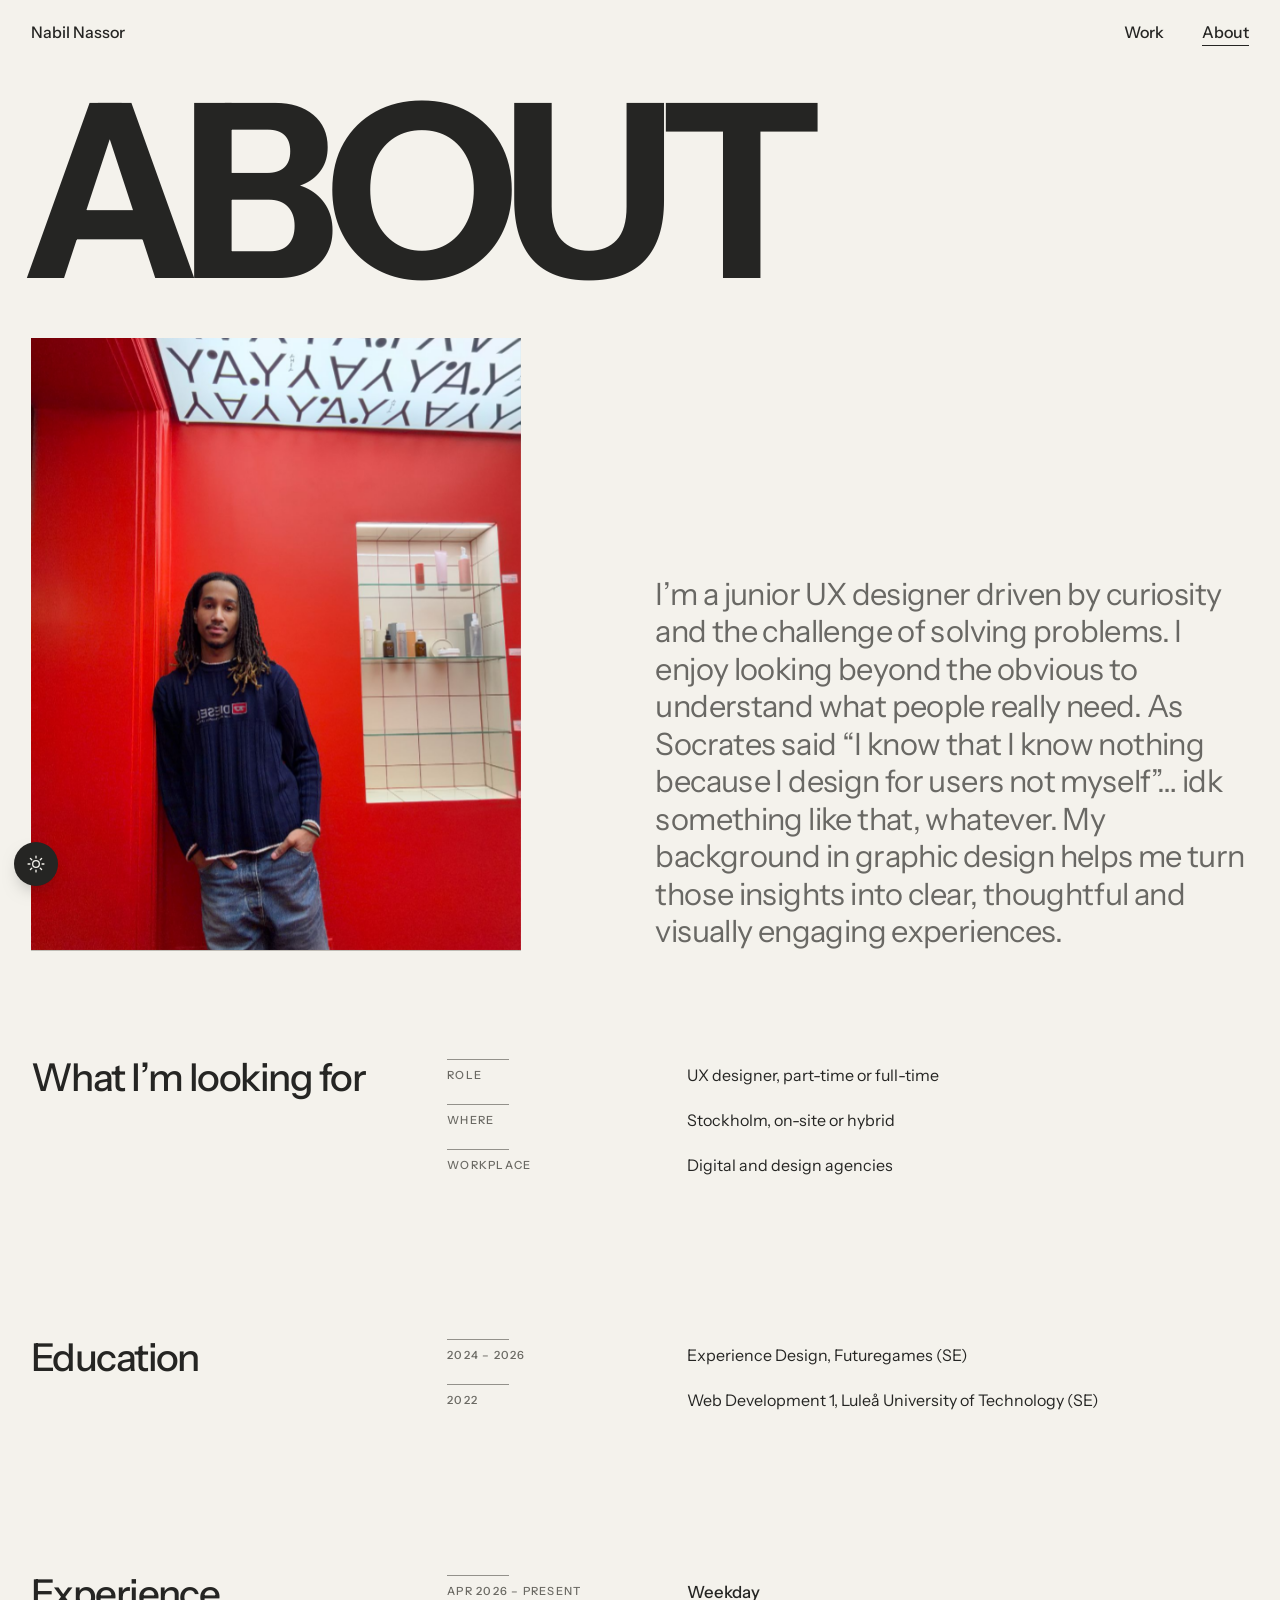
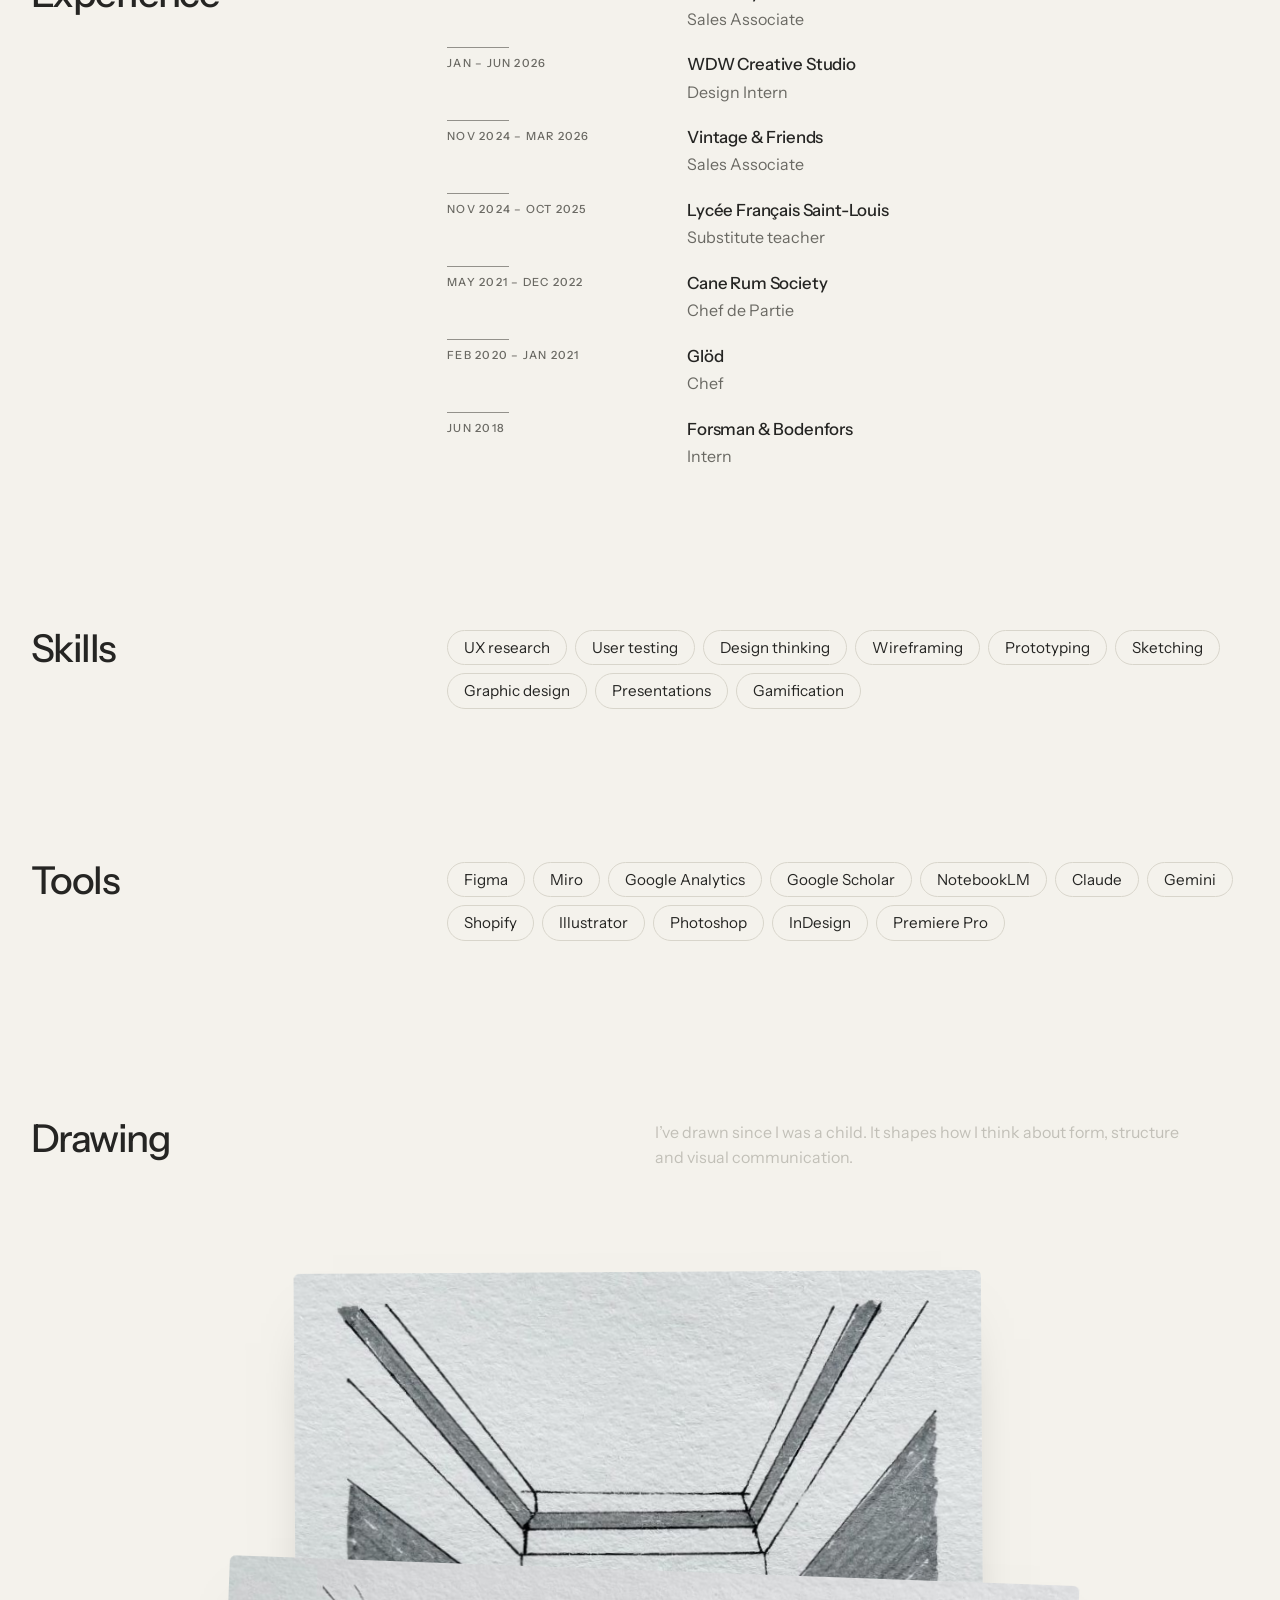
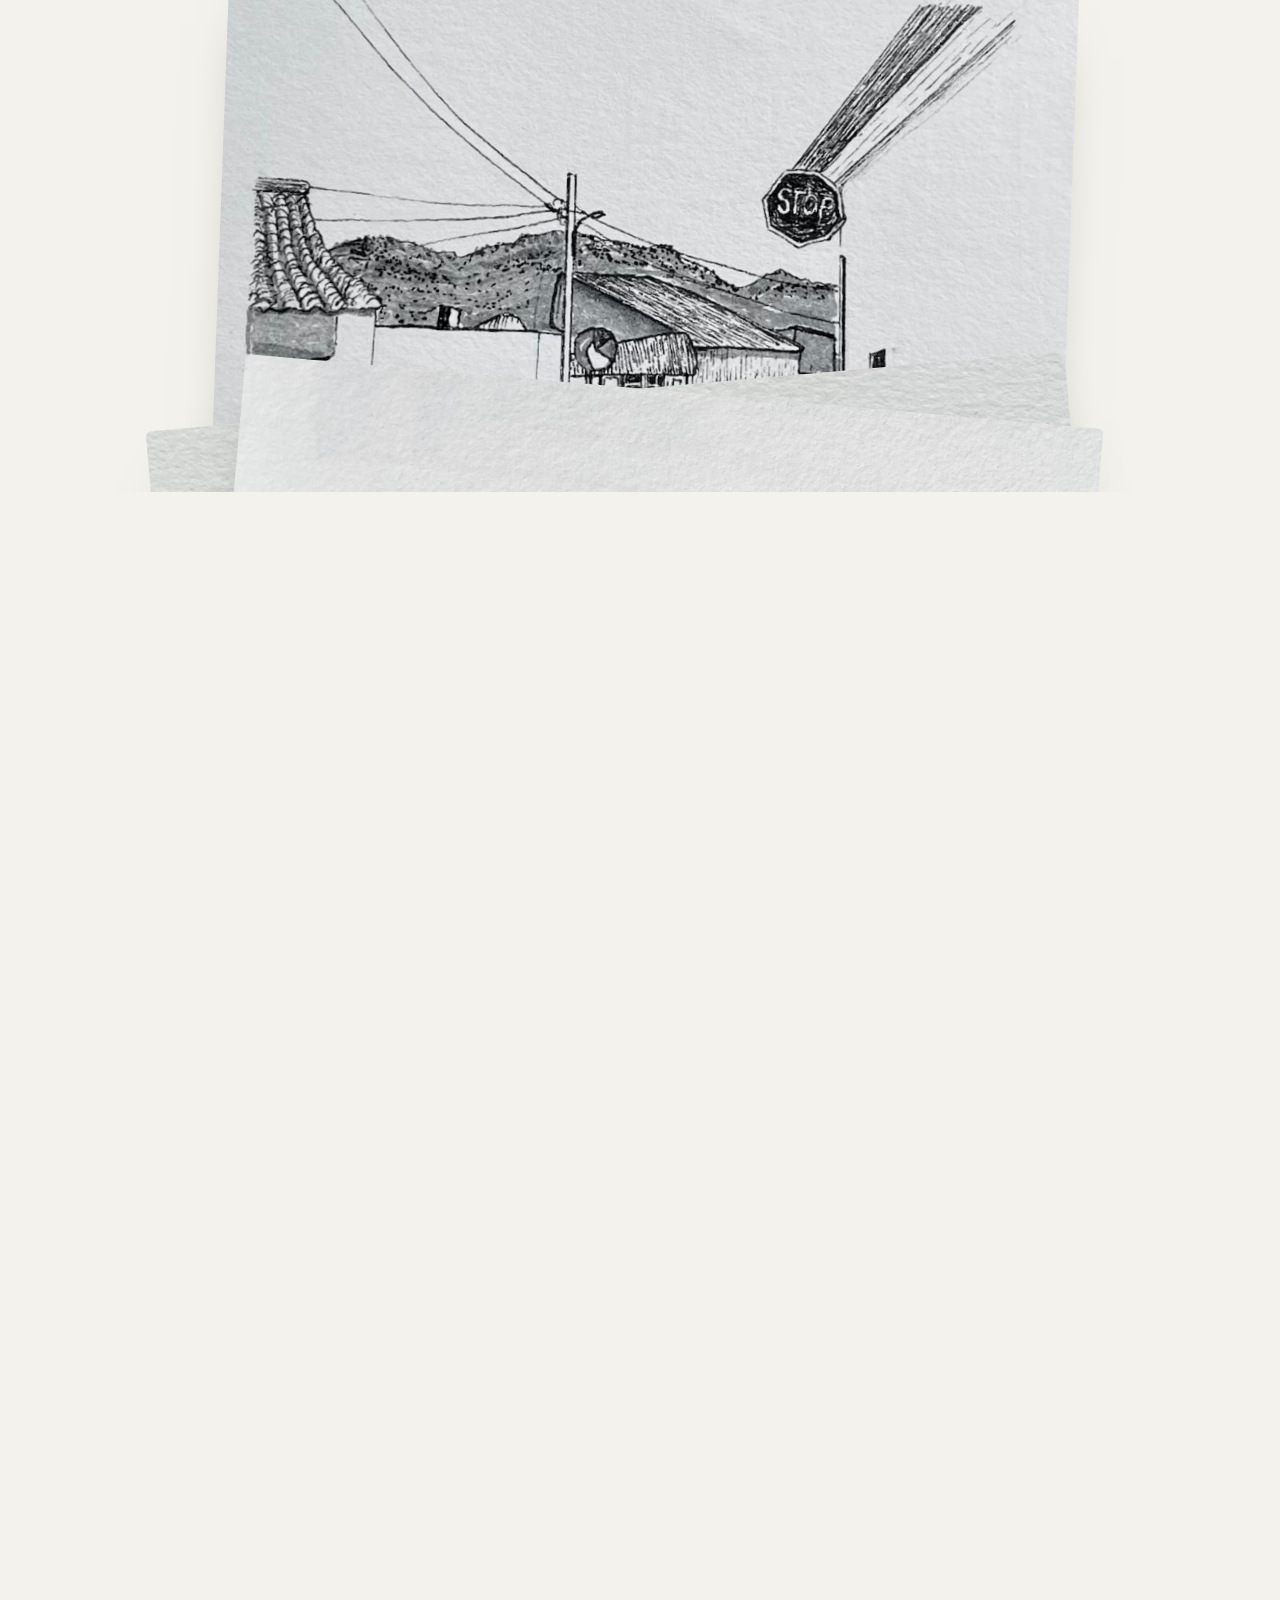
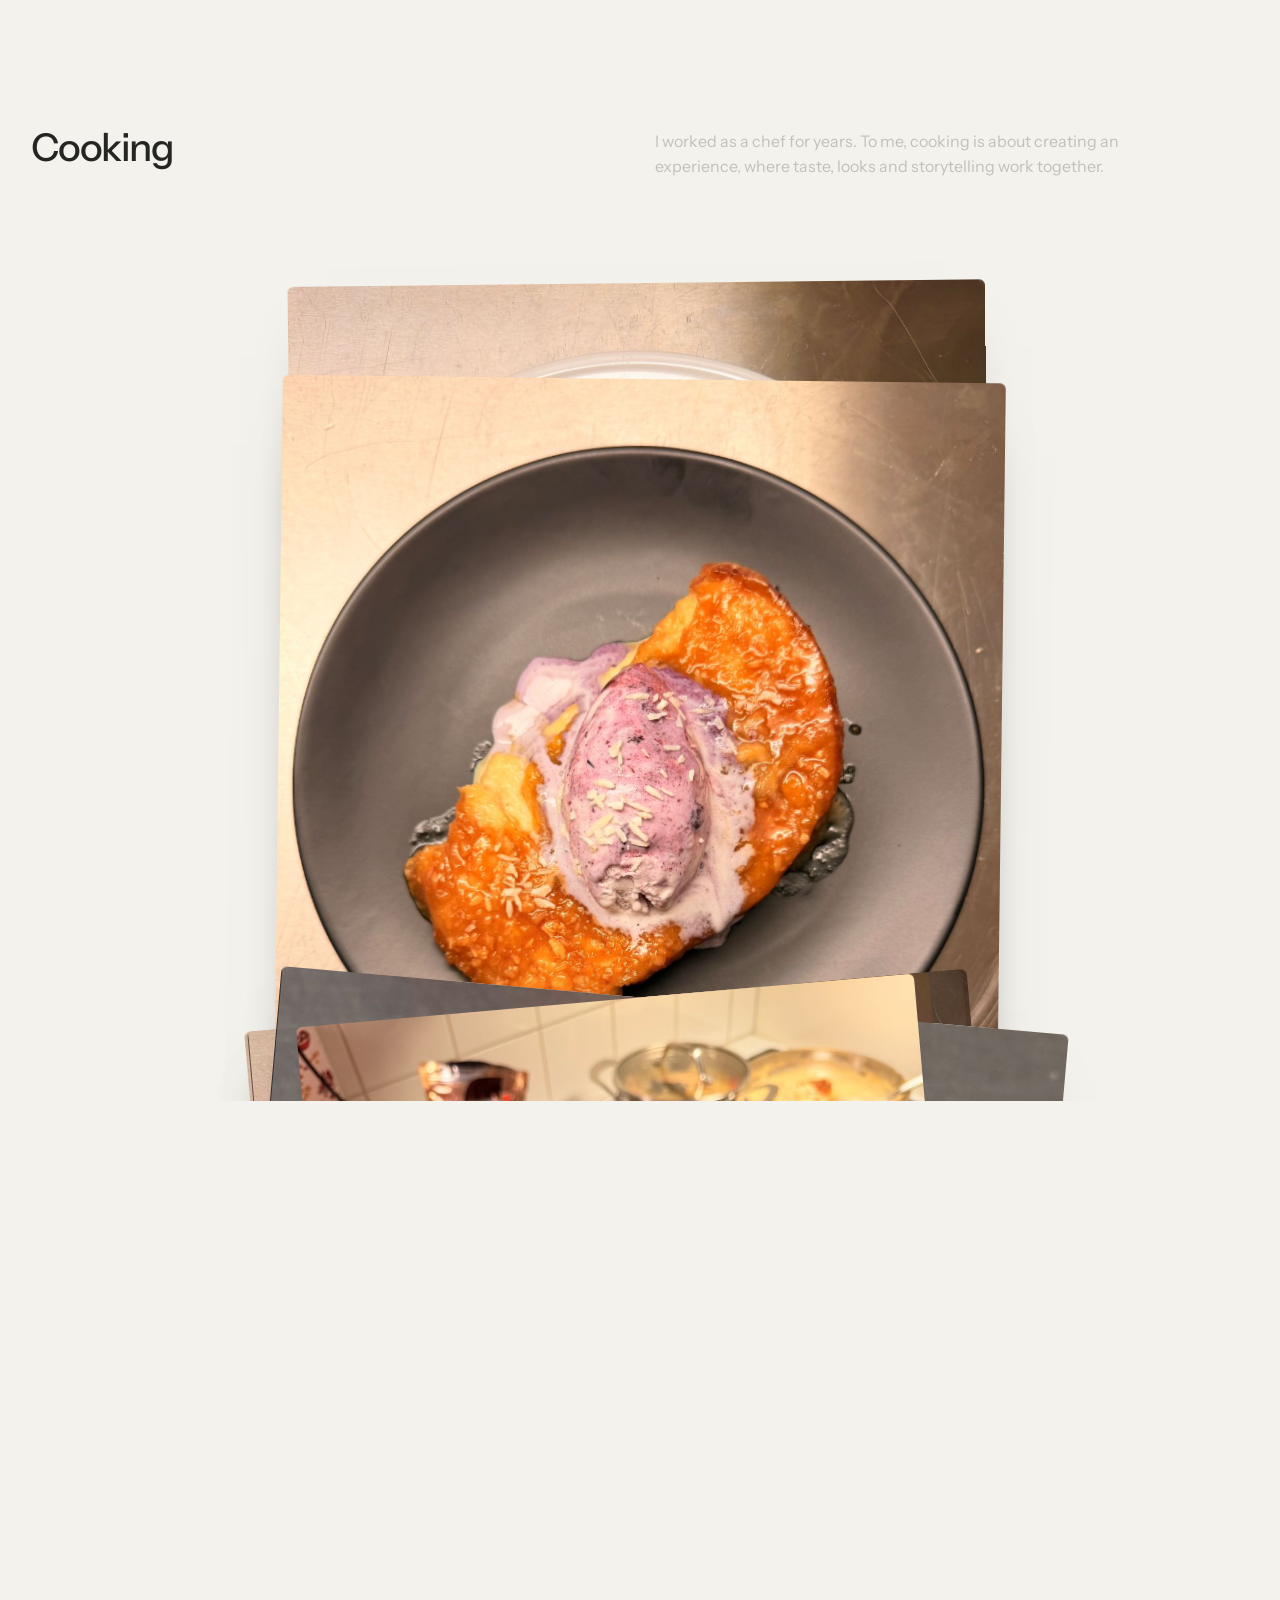
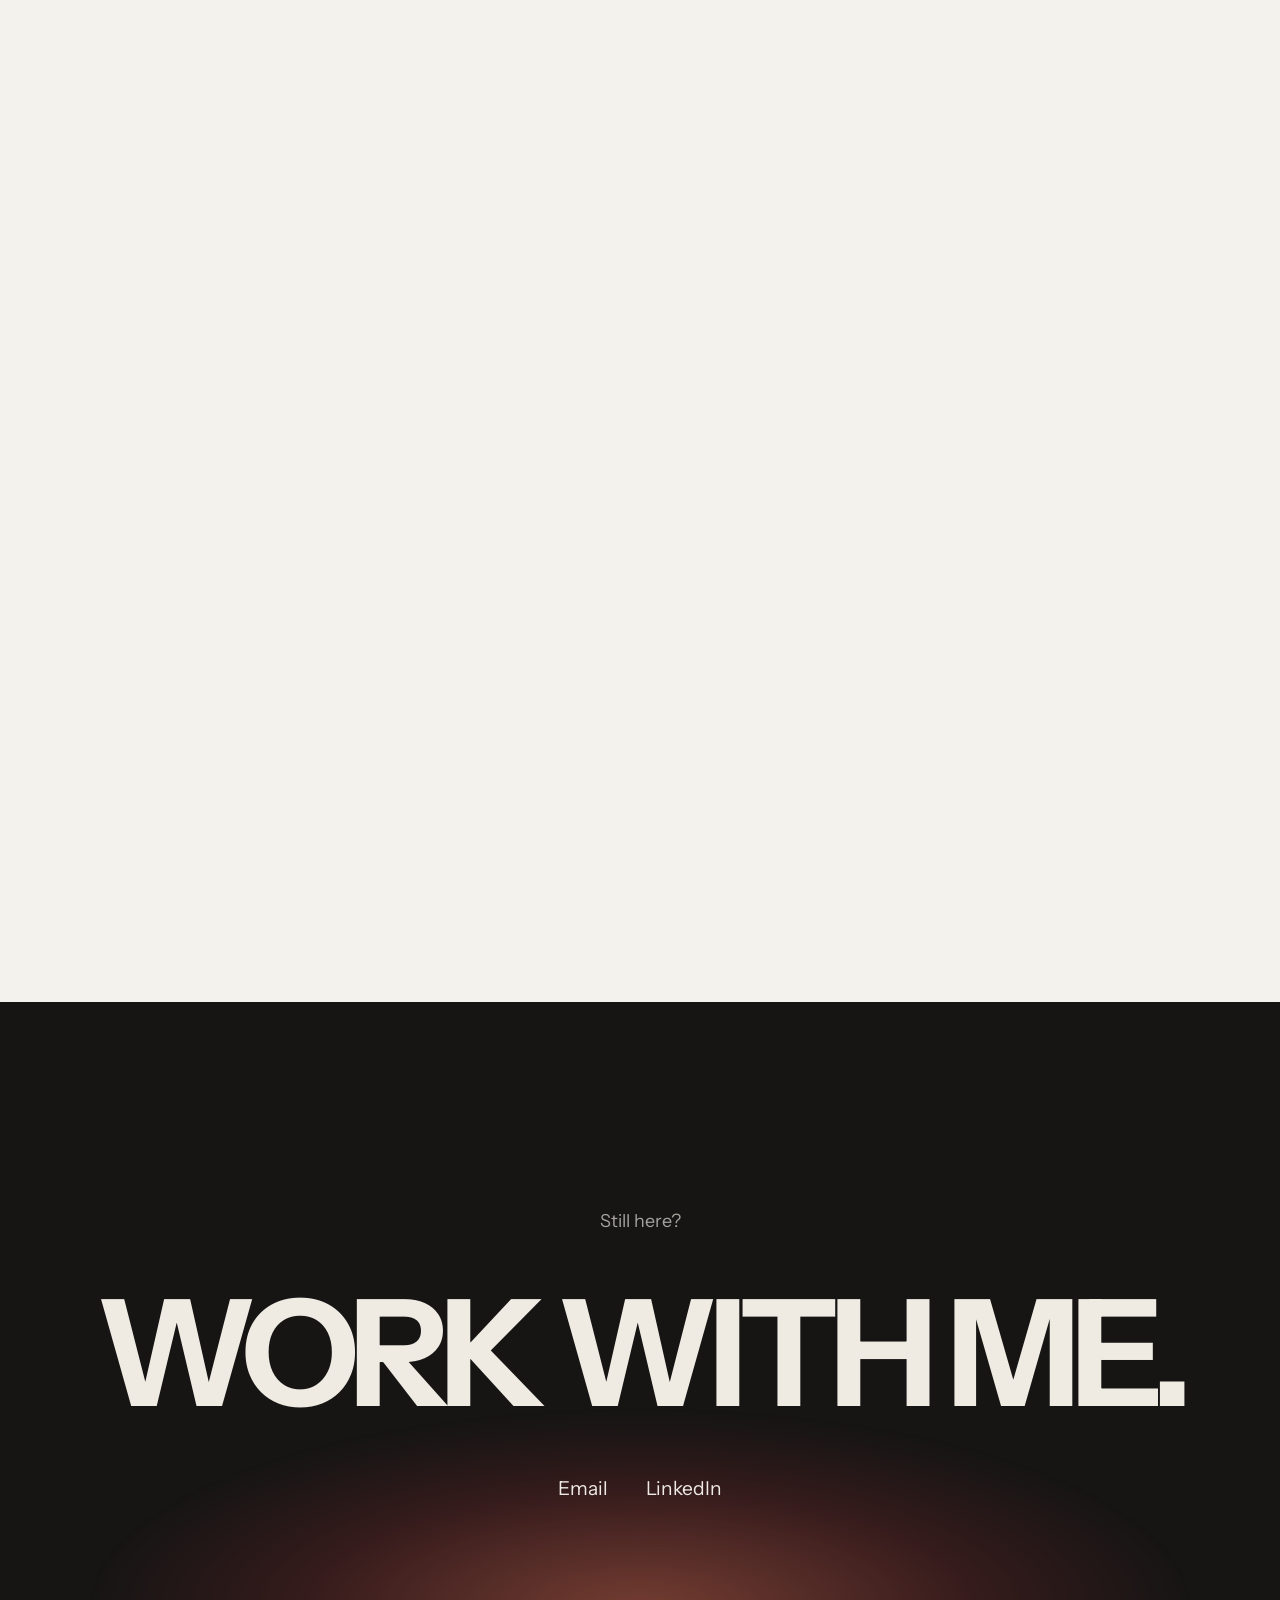
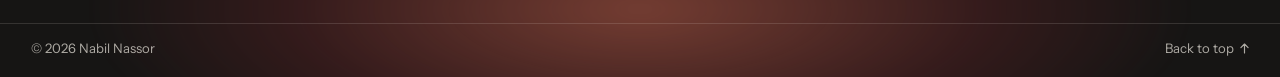
==== about.html @ d5ab004c "Add files via upload" ====
<!doctype html>
<html lang="en">
<head>
<meta charset="utf-8">
<meta name="viewport" content="width=device-width, initial-scale=1, viewport-fit=cover">
<title>About Nabil Nassor</title>
<link rel="preconnect" href="https://fonts.googleapis.com">
<link rel="preconnect" href="https://fonts.gstatic.com" crossorigin>
<link href="https://fonts.googleapis.com/css2?family=Instrument+Sans:wght@400;500;600&display=swap" rel="stylesheet">
<link rel="stylesheet" href="style.css">
<style>html{background:#f4f2ec}body::after{content:"";position:fixed;inset:0;background:#f4f2ec;z-index:300;pointer-events:none;opacity:1}html:not(.ready) body::after{animation:veil .9s ease 2.4s forwards}html.ready body::after{opacity:0;visibility:hidden;transition:opacity .9s cubic-bezier(.33,1,.68,1),visibility 0s linear .9s}html.js:not(.ready) body *{animation-play-state:paused!important}@keyframes veil{to{opacity:0;visibility:hidden}}@media (prefers-reduced-motion:reduce){body::after{display:none}}</style>
<script>document.documentElement.classList.add('js');try{history.scrollRestoration='manual'}catch(e){}try{var t=localStorage.getItem('theme');if(!t)t=matchMedia('(prefers-color-scheme: dark)').matches?'dark':'light';document.documentElement.setAttribute('data-theme',t)}catch(e){}</script>
</head>
<body>
<a class="skip" href="#main">Skip to content</a>
<header class="top g">
  <a class="roll" id="roll" href="index.html" aria-label="Nabil Nassor, UX and graphic designer. Home"><span class="roll-in" aria-hidden="true"><span>Nabil Nassor</span><span>UX &amp; graphic designer</span><span>Nabil Nassor</span></span></a>
  <nav aria-label="Primary"><a href="work.html">Work</a><a href="about.html" aria-current="page">About</a></nav>
</header>

<main id="main">
  <section class="hero g" aria-labelledby="t">
    <h1 class="mega" id="t"><span class="l"><span>About</span></span></h1>
    <div class="about-hero">
      <figure class="portrait rv" id="portrait"><img src="img/portrait.jpg" width="1106" height="1400" alt="Nabil Nassor leaning against a red wall, hands in pockets, in a navy knit sweater"></figure>
      <p class="lead rv" style="--d:.15s">I’m a junior UX designer driven by curiosity and the challenge of solving problems. I enjoy looking beyond the obvious to understand what people really need. As Socrates said “I&nbsp;know that I know nothing because I design for users not myself”… idk something like that, whatever. My background in graphic design helps me turn those insights into clear, thoughtful and visually engaging experiences.</p>
    </div>
  </section>

  <section class="info g" aria-labelledby="look">
    <h2 id="look" class="rv">What I’m looking for</h2>
    <ul class="rows rv">
      <li><span class="w">Role</span><span>UX designer, part-time or full-time</span></li>
      <li><span class="w">Where</span><span>Stockholm, on-site or hybrid</span></li>
      <li><span class="w">Workplace</span><span>Digital and design agencies</span></li>
    </ul>
  </section>

  <section class="info g" aria-labelledby="edu">
    <h2 id="edu" class="rv">Education</h2>
    <ul class="rows rv">
      <li><span class="w">2024 – 2026</span><span>Experience Design, Futuregames (SE)</span></li>
      <li><span class="w">2022</span><span>Web Development 1, Luleå University of Technology (SE)</span></li>
    </ul>
  </section>

  <section class="info g" aria-labelledby="exp">
    <h2 id="exp" class="rv">Experience</h2>
    <ul class="rows xp">
      <li class="rv" style="--d:0.00s"><span class="w">Apr 2026 – Present</span><span class="job"><strong>Weekday</strong><span>Sales Associate</span></span></li>
      <li class="rv" style="--d:0.06s"><span class="w">Jan – Jun 2026</span><span class="job"><strong>WDW Creative Studio</strong><span>Design Intern</span></span></li>
      <li class="rv" style="--d:0.12s"><span class="w">Nov 2024 – Mar 2026</span><span class="job"><strong>Vintage &amp; Friends</strong><span>Sales Associate</span></span></li>
      <li class="rv" style="--d:0.18s"><span class="w">Nov 2024 – Oct 2025</span><span class="job"><strong>Lycée Français Saint-Louis</strong><span>Substitute teacher</span></span></li>
      <li class="rv" style="--d:0.24s"><span class="w">May 2021 – Dec 2022</span><span class="job"><strong>Cane Rum Society</strong><span>Chef de Partie</span></span></li>
      <li class="rv" style="--d:0.30s"><span class="w">Feb 2020 – Jan 2021</span><span class="job"><strong>Glöd</strong><span>Chef</span></span></li>
      <li class="rv" style="--d:0.36s"><span class="w">Jun 2018</span><span class="job"><strong>Forsman &amp; Bodenfors</strong><span>Intern</span></span></li>
    </ul>
  </section>

  <section class="info g" aria-labelledby="sk">
    <h2 id="sk" class="rv">Skills</h2>
    <ul class="chips">
      <li class="rv" style="--d:0.00s">UX research</li>
      <li class="rv" style="--d:0.05s">User testing</li>
      <li class="rv" style="--d:0.10s">Design thinking</li>
      <li class="rv" style="--d:0.15s">Wireframing</li>
      <li class="rv" style="--d:0.20s">Prototyping</li>
      <li class="rv" style="--d:0.25s">Sketching</li>
      <li class="rv" style="--d:0.30s">Graphic design</li>
      <li class="rv" style="--d:0.35s">Presentations</li>
      <li class="rv" style="--d:0.40s">Gamification</li>
    </ul>
  </section>

  <section class="info g" aria-labelledby="tools">
    <h2 id="tools" class="rv">Tools</h2>
    <ul class="chips">
      <li class="rv" style="--d:0.00s">Figma</li>
      <li class="rv" style="--d:0.05s">Miro</li>
      <li class="rv" style="--d:0.10s">Google Analytics</li>
      <li class="rv" style="--d:0.15s">Google Scholar</li>
      <li class="rv" style="--d:0.20s">NotebookLM</li>
      <li class="rv" style="--d:0.25s">Claude</li>
      <li class="rv" style="--d:0.28s">Gemini</li>
      <li class="rv" style="--d:0.28s">Shopify</li>
      <li class="rv" style="--d:0.30s">Illustrator</li>
      <li class="rv" style="--d:0.35s">Photoshop</li>
      <li class="rv" style="--d:0.40s">InDesign</li>
      <li class="rv" style="--d:0.45s">Premiere Pro</li>
    </ul>
  </section>


  <section class="g" aria-labelledby="dr">
    <div class="sec-head">
      <h2 id="dr" class="rv">Drawing</h2>
      <p class="rv">I’ve drawn since I was a child. It shapes how I think about form, structure and visual communication.</p>
    </div>
    <div class="pile pinstack" style="--n:4"><div class="pin-stage">
      <figure class="pc"><img src="img/draw-bathroom.jpg" width="788" height="916" decoding="async" alt="Ink and marker drawing of a small tiled bathroom with a sink and a skylight above"></figure>
      <figure class="pc"><img src="img/draw-stop.jpg" width="1084" height="1030" decoding="async" alt="Ink drawing of a village street with a stop sign, parked cars and hills behind"></figure>
      <figure class="pc"><img src="img/draw-street.jpg" width="1096" height="960" decoding="async" alt="Ink drawing of a narrow street with low houses, tiled roofs and a long shadow"></figure>
      <figure class="pc"><img src="img/draw-house.jpg" width="1160" height="1088" decoding="async" alt="Pen drawing of two wooden houses and trees sitting on the back of a fish"></figure>    </div>
    </div>
  </section>

  <section class="g" aria-labelledby="ck">
    <div class="sec-head">
      <h2 id="ck" class="rv">Cooking</h2>
      <p class="rv">I worked as a chef for years. To me, cooking is about creating an experience, where taste, looks and storytelling work together.</p>
    </div>
    <div class="pile pinstack" style="--n:9"><div class="pin-stage">
      <figure class="pc"><img src="img/food-plum.jpg" width="1214" height="1376" decoding="async" alt="Sliced plum with cured fish, purple oxalis leaves and green sauce on a white plate"></figure>
      <figure class="pc"><img src="img/food-dessert.jpg" width="1214" height="1356" decoding="async" alt="Caramelised pastry with a scoop of blueberry ice cream on a grey plate"></figure>
      <figure class="pc"><img src="img/food-fish-lemon.jpg" width="1216" height="1356" decoding="async" alt="Seared white fish with a lemon slice and kale in a yellow butter sauce"></figure>
      <figure class="pc"><img src="img/food-plum-close.jpg" width="1071" height="1400" decoding="async" alt="Close-up of plum slices with fish, oxalis leaf and drops of olive oil"></figure>
      <figure class="pc"><img src="img/food-burrata.jpg" width="1216" height="1370" decoding="async" alt="Burrata with grilled peach halves and thin slices of ham"></figure>
      <figure class="pc"><img src="img/food-pho.jpg" width="1120" height="1400" decoding="async" alt="Bowl of chicken noodle soup with basil, chili and lime, and greens on the side"></figure>
      <figure class="pc"><img src="img/food-fish-herb.jpg" width="1126" height="1400" decoding="async" alt="Poached fish in a herb sauce with dill, pickled onion and a lemon slice"></figure>
      <figure class="pc"><img src="img/food-dumplings.jpg" width="1140" height="1166" decoding="async" alt="Pan-fried dumplings with spring onion and a small bowl of chili oil"></figure>
      <figure class="pc"><img src="img/food-chicken.jpg" width="1075" height="1400" decoding="async" alt="Crisp-skinned chicken on rice with a creamy caper sauce, pots on the stove behind"></figure>    </div>
    </div>
  </section>
</main>

<footer class="site-foot" id="contact">
  <div class="g sf-clean">
    <p class="sf-still">Still here?</p>
    <h2 class="sf-big">Work with me.</h2>
    <p class="sf-links"><a href="mailto:a.nabilnassor@gmail.com">Email</a><a href="https://www.linkedin.com/in/nabil-nassor-884708237/" target="_blank" rel="noopener">LinkedIn</a></p>
  </div>
  <div class="g sf-bot">
    <span>© 2026 Nabil Nassor</span>
    <a href="#top" class="sf-up" id="sfUp">Back to top <svg viewBox="0 0 10 12" width="9" height="11" aria-hidden="true"><path d="M5 11V1M1 5l4-4 4 4" fill="none" stroke="currentColor" stroke-width="1.3" stroke-linecap="round" stroke-linejoin="round"/></svg></a>
  </div>
</footer>
<script src="main.js"></script>
<script src="contact.js"></script>
<script src="pin.js"></script>
</body>
</html>
---- style.css ----
/* Layout concept: giant left-aligned grotesk name on cream, quiet 12-column grid, one horizontal row of work, grainy moodboard shapes as backgrounds. */
:root{
  --paper:#f4f2ec; --ink:#252523; --mute:#6a6963; --line:#d8d5cb; --grey:#bfbdb6;
  --sans:"Instrument Sans","Helvetica Neue",Arial,sans-serif;
    --gutter:clamp(16px,2.4vw,36px);
  --ease:cubic-bezier(.16,1,.3,1);
  --grain:url("data:image/svg+xml,%3Csvg xmlns='http://www.w3.org/2000/svg' width='180' height='180'%3E%3Cfilter id='n'%3E%3CfeTurbulence baseFrequency='.85' numOctaves='2' stitchTiles='stitch'/%3E%3CfeColorMatrix values='0 0 0 0 .5 0 0 0 0 .5 0 0 0 0 .5 0 0 0 1.5 -.25'/%3E%3C/filter%3E%3Crect width='180' height='180' filter='url(%23n)'/%3E%3C/svg%3E");
  color-scheme:light;
}
@keyframes fadeout{to{opacity:0}}
@keyframes fadein{from{opacity:0}}
*,*::before,*::after{box-sizing:border-box}
html{-webkit-text-size-adjust:100%}
body{margin:0;background:var(--paper);color:var(--ink);font:400 clamp(16px,1.05vw,18px)/1.55 var(--sans);-webkit-font-smoothing:antialiased;overflow-x:hidden}
img{display:block;max-width:100%;height:auto}
a{color:inherit;text-underline-offset:.2em}
h1,h2,h3,p,ul,figure{margin:0}
ul{padding:0;list-style:none}
:focus-visible{outline:2px solid var(--ink);outline-offset:4px}
.g{padding-left:max(16px,var(--gutter),env(safe-area-inset-left,0px));padding-right:max(16px,var(--gutter),env(safe-area-inset-right,0px))}
.skip{position:absolute;left:16px;top:-80px;background:var(--ink);color:var(--paper);padding:12px 16px;z-index:20}
.skip:focus{top:8px}

/* header */
.top{position:sticky;top:env(safe-area-inset-top,0px);z-index:10;height:64px;background:var(--paper);display:flex;justify-content:space-between;align-items:center;font-weight:500}
body::before{content:"";position:fixed;inset:0 0 auto;height:env(safe-area-inset-top,0px);background:var(--paper);z-index:11}
section[id],div[id]{scroll-margin-top:72px}
.top a.roll{display:block;position:relative;height:44px;overflow:hidden;min-width:9.5em}
.roll-in{display:flex;flex-direction:column;transition:transform .85s var(--ease)}
.roll-in span{height:44px;display:flex;align-items:center;white-space:nowrap}
.top a{display:inline-flex;align-items:center;min-height:44px;text-decoration:none}
.top nav{display:flex;gap:clamp(16px,3vw,40px)}
.top nav a{position:relative}
.top nav a::after{content:"";position:absolute;left:0;right:0;bottom:8px;height:1px;background:currentColor;transform:scaleX(0);transform-origin:left;transition:transform .5s var(--ease)}
.top nav a:hover::after,.top nav a[aria-current="page"]::after{transform:scaleX(1)}

/* giant type */
.mega{font-weight:500;font-size:clamp(4.2rem,19vw,22rem);line-height:.82;letter-spacing:-.065em;margin-left:-.04em}
.mega .l{display:block;overflow:hidden;padding-bottom:.06em;margin-bottom:-.06em}
.mega .l>span{display:block;transform:translateY(108%);animation:up 1.3s var(--ease) forwards}
.mega .l:nth-child(2)>span{animation-delay:.12s}
@keyframes up{to{transform:none}}

.hero{padding-top:clamp(40px,10vh,120px)}
.intro{display:grid;grid-template-columns:repeat(12,1fr);gap:var(--gutter);padding-block:clamp(32px,6vw,80px) clamp(64px,12vw,160px)}
.intro p{grid-column:7/13;font-size:clamp(1.25rem,2.2vw,2.1rem);line-height:1.2;letter-spacing:-.02em;max-width:26em}
.intro small{grid-column:1/5;align-self:end;color:var(--mute);font-size:.9rem}

/* work row */
.work-head{display:flex;justify-content:space-between;align-items:flex-end;gap:16px;padding-bottom:20px;border-top:1px solid var(--line);padding-top:16px}
.work-head h2{font-weight:500;font-size:clamp(1.5rem,3vw,2.6rem);letter-spacing:-.04em;line-height:1}
.arrows{display:flex;gap:8px}
.arrows button{width:44px;height:44px;border:0;background:none;color:var(--ink);cursor:pointer;display:grid;place-items:center;padding:0;transition:transform .5s var(--ease),opacity .4s var(--ease)}
.arrows button:hover{opacity:.55}
.arrows button[data-dir="-1"]:hover{transform:translateX(-4px)}
.arrows button[data-dir="1"]:hover{transform:translateX(4px)}
.arrows svg{width:22px;height:22px;fill:none;stroke:currentColor;stroke-width:1.5}
.row{display:flex;gap:clamp(12px,1.6vw,24px);overflow-x:auto;scroll-snap-type:x proximity;padding-bottom:12px;scrollbar-width:none;margin-inline:calc(-1*max(16px,var(--gutter)));padding-inline:max(16px,var(--gutter))}
.row::-webkit-scrollbar{display:none}
.card{flex:0 0 clamp(270px,36vw,560px);scroll-snap-align:start;min-width:0}
.art{position:relative;aspect-ratio:4/5;overflow:hidden;isolation:isolate}
.art::after{content:"";position:absolute;inset:0;background:var(--grain);opacity:.35;mix-blend-mode:multiply;pointer-events:none;z-index:5}
.art>*{transition:transform 1.4s var(--ease)}
.card:hover .art>*,.card.is-hover .art>*{transform:scale(1.04)}
.art.photo img{transition:transform 1.6s var(--ease)}
.card:hover .art.photo img,.card.is-hover .art.photo img{transform:scale(1.12)}
.cap{display:flex;justify-content:space-between;gap:16px;padding-top:14px;font-weight:500}
.cap span:last-child{color:var(--mute);font-weight:400}
.a-bars{background:#0c0c0b;display:flex;gap:2.5%;padding:5% 4%}
.a-bars i{flex:1;background:linear-gradient(#0c0c0b,#e8e7e2);transform-origin:top}
.a-bars i:nth-child(3n){background:linear-gradient(#e8e7e2,#0c0c0b 85%)}
.a-bars i:nth-child(4n){background:linear-gradient(#0c0c0b 20%,#d9d8d3)}
.a-shapes{background:#f1f0ec}
.a-shapes i{position:absolute}
.a-shapes .t1{left:50%;top:9%;width:46%;height:32%;background:linear-gradient(160deg,#cfcec9,#1a1a19 70%);clip-path:polygon(50% 0,100% 100%,0 100%)}
.a-shapes .t2{left:8%;top:44%;width:38%;height:26%;background:linear-gradient(120deg,#1a1a19,#ecebe7);}
.a-shapes .t3{left:52%;top:50%;width:14%;height:34%;background:linear-gradient(90deg,#1a1a19,#ecebe7)}
.a-shapes .t4{left:8%;top:74%;width:30%;height:18%;background:linear-gradient(#ecebe7,#1a1a19 90%)}
.a-shapes .t5{left:70%;top:72%;width:22%;height:14%;background:linear-gradient(200deg,#ecebe7,#1a1a19)}
.a-round{background:#efeee9}
.a-round i{position:absolute}
.a-round .r1{left:8%;top:6%;width:84%;height:100%;background:var(--grey);border-radius:60px 60px 0 0}
.a-round .r2{left:28%;top:56%;width:34%;height:60%;background:#efeee9;border-radius:999px 999px 0 0}
.a-round .r3{left:34%;top:20%;width:40%;height:38%;background:#1d1d1b}
.a-round .r4{left:44%;top:12%;width:16%;aspect-ratio:1;background:#1d1d1b;border-radius:50%}
.a-round .r5{left:42%;top:40%;width:20%;height:14%;background:#efeee9;border-radius:0 0 40px 40px}

.lnk{display:block;text-decoration:none}
/* hero: photo shrinks on scroll */
.hero-wrap{position:relative;height:150vh}
.hero-stage{position:sticky;top:calc(64px + env(safe-area-inset-top,0px));height:calc(100svh - 64px - env(safe-area-inset-top,0px));overflow:hidden;background:var(--paper)}
.mega.hero-name{position:absolute;top:2%;left:0;right:0;margin:0;text-align:center;font-size:clamp(3rem,13.4vw,17rem);line-height:.9;white-space:nowrap;color:#fff;mix-blend-mode:difference;z-index:2}
.hero-photo{position:absolute;left:50%;top:52%;height:72%;max-width:84vw;aspect-ratio:1128/1514;margin:0;z-index:1;transform:translate(-50%,-50%) translateY(var(--y,0px)) scale(var(--s,.44)) rotate(var(--r,-7deg));will-change:transform}
.hero-photo img{width:100%;height:100%;object-fit:cover}
.hero-copy{position:absolute;left:50%;bottom:18%;transform:translateX(-50%);width:min(30em,88%);text-align:center;opacity:var(--c,1);z-index:3}
.role{font-weight:500;font-size:clamp(1rem,1.6vw,1.4rem);letter-spacing:-.01em}
.blurb{color:var(--mute);margin-top:.5em}
.hero-name .l{display:inline-block;vertical-align:top}
@media (max-width:820px) and (max-aspect-ratio:1/1){
  .mega.hero-name{font-size:19vw;line-height:.86;top:2%;white-space:normal}
  .hero-name .l{display:block}
  .hero-photo{width:86vw;height:66%;aspect-ratio:auto;max-width:none;top:49%}
  .hero-copy{bottom:8%}
}
@media (max-height:520px){.hero-copy .blurb{display:none}.hero-copy{bottom:2%}}
/* round cursor on clickable things */
.cur{position:fixed;left:0;top:0;width:0;height:0;pointer-events:none;z-index:200;mix-blend-mode:difference}
.cur-dot{position:absolute;left:0;top:0;width:22px;height:22px;margin:-11px 0 0 -11px;border-radius:50%;background:#fff;transform:scale(0);display:grid;place-items:center;transition:transform .45s var(--ease),width .45s var(--ease),height .45s var(--ease),margin .45s var(--ease)}
.cur.on .cur-dot{transform:scale(1)}
.cur.big .cur-dot{width:52px;height:52px;margin:-26px 0 0 -26px}
.cur-label{font-size:.7rem;font-weight:500;color:#000;opacity:0;transition:opacity .3s}
.cur.big .cur-label{opacity:1}
html.has-cur,html.has-cur *{cursor:none!important}
@media (prefers-reduced-motion:reduce){.cur-dot{transition:none}}
/* work row: constant slow drift */
.track{display:flex;gap:var(--g);width:max-content;padding-right:var(--g)}
.row{--g:clamp(12px,1.6vw,24px)}
.row.is-marquee{scroll-snap-type:none}
.arrows .pause{display:none;width:auto;height:44px;border-radius:999px;padding:0 20px;font:inherit}
.is-marquee .arrows .pause{display:inline-flex;align-items:center}
/* hobbies */
.hobby{padding-top:clamp(56px,9vw,130px)}
.hobby .work-head{align-items:flex-end}
.hobby-note{color:var(--mute);max-width:24em;text-align:right}
.hobby-screen{position:relative;overflow:hidden;aspect-ratio:16/10;min-height:min(78svh,640px);background:transparent;touch-action:pan-y;cursor:crosshair;isolation:isolate}
.hobby-hint{position:absolute;inset:0;display:grid;place-items:center;margin:0;font-size:clamp(1.4rem,3vw,2.6rem);letter-spacing:-.04em;font-weight:500;color:var(--mute);transition:opacity .8s var(--ease);pointer-events:none}
.hobby-screen.touched .hobby-hint{opacity:0}
.hobby-cap{position:absolute;left:16px;bottom:12px;font-size:.9rem;color:var(--mute);z-index:50;pointer-events:none}
.pop{position:absolute;width:clamp(200px,27vw,400px);height:auto;pointer-events:none;opacity:0;transform:translate(-50%,-50%) scale(.82) rotate(var(--rot,0deg));transition:opacity .7s var(--ease),transform 1.1s var(--ease)}
.pop.on{opacity:1;transform:translate(-50%,-50%) scale(1) rotate(var(--rot,0deg))}
.hobby-next{margin-top:14px}
@media (max-width:820px){.hobby-screen{aspect-ratio:auto;height:min(78svh,640px);min-height:0;width:100%}.pop{width:54vw}.hobby-note{text-align:left}}
@media (prefers-reduced-motion:reduce){.pop{transition:none}}
.art.photo::after{display:none}
.art.photo img{width:100%;height:100%;object-fit:cover;object-position:58% 50%}
/* footer */
.foot{display:flex;justify-content:space-between;align-items:center;flex-wrap:wrap;gap:8px 32px;padding-block:28px 32px;margin-top:clamp(48px,8vw,120px);border-top:1px solid var(--line);font-size:.95rem}
.foot a,.foot button{min-height:44px;display:inline-flex;align-items:center}
.copy{background:none;border:0;border-bottom:1px solid var(--ink);padding:0;font:inherit;color:inherit;cursor:pointer;border-radius:0}
.status{min-height:1.5em;color:var(--mute);font-size:.9rem}

/* about */
.about-hero{display:grid;grid-template-columns:repeat(12,1fr);gap:var(--gutter);padding-block:clamp(32px,6vw,80px) clamp(48px,8vw,120px);align-items:start}
.portrait{grid-column:1/6;aspect-ratio:4/5;overflow:hidden;background:var(--grey)}
.portrait img{width:100%;height:100%;object-fit:cover;object-position:50% 20%}
.lead{grid-column:7/13;font-size:clamp(1.3rem,2.4vw,2.2rem);line-height:1.22;letter-spacing:-.02em;max-width:26em;align-self:end}
.band{position:relative;height:clamp(180px,34vh,380px);background:#0c0c0b;display:flex;gap:6px;padding:0 var(--gutter);overflow:hidden;isolation:isolate}
.band::after{content:"";position:absolute;inset:0;background:var(--grain);opacity:.4;mix-blend-mode:overlay}
.band i{flex:1;background:linear-gradient(#0c0c0b,#e8e7e2);transform-origin:top;transform:scaleY(.2);transition:transform 1.6s var(--ease)}
.band.in i{transform:none}
.band i:nth-child(even){margin-top:14%;background:linear-gradient(#e8e7e2,#0c0c0b)}
.band i:nth-child(3n){margin-top:0;height:60%}
.info{display:grid;grid-template-columns:repeat(12,1fr);gap:var(--gutter);padding-block:clamp(40px,6vw,90px);border-bottom:1px solid var(--line)}
.info h2,.sec-head h2{grid-column:1/5;font-weight:500;font-size:clamp(1.5rem,3vw,2.6rem);letter-spacing:-.04em;line-height:1}
.rows{grid-column:5/13}
.rows li{display:grid;grid-template-columns:minmax(120px,14rem) 1fr;gap:16px;padding-block:14px;border-top:1px solid var(--line)}
.rows li:first-child{border-top:0;padding-top:0}
.rows .w{color:var(--mute)}
.sec-head{display:grid;grid-template-columns:repeat(12,1fr);gap:var(--gutter);padding-block:clamp(56px,9vw,130px) clamp(24px,4vw,56px)}
.sec-head p{grid-column:7/13;max-width:34em}
.draw{display:grid;grid-template-columns:repeat(12,1fr);gap:var(--gutter);align-items:end}
.draw figure{overflow:hidden;background:#e9e7e1}
.draw img{width:100%;transition:transform 1.6s var(--ease)}
.draw figure:hover img,.collage figure:hover img{transform:scale(1.03)}
.draw .d1{grid-column:1/6}.draw .d2{grid-column:6/13}.draw .d3{grid-column:1/8}.draw .d4{grid-column:8/13}
.collage{columns:3;column-gap:var(--gutter)}
.collage figure{break-inside:avoid;margin-bottom:var(--gutter);overflow:hidden;background:var(--line)}
.collage img{width:100%;transition:transform 1.6s var(--ease)}

/* reveal */
.js .rv{opacity:0;transform:translateY(28px);transition:opacity 1s var(--ease),transform 1.2s var(--ease);transition-delay:var(--d,0s)}
.js .rv.in{opacity:1;transform:none}

@media (max-width:820px){
  .intro p,.lead,.sec-head p{grid-column:1/13}
  .intro small{grid-column:1/13;grid-row:2}
  .portrait{grid-column:1/13;max-width:520px}
  .info h2,.sec-head h2,.rows{grid-column:1/13}
  .rows li{grid-template-columns:1fr;gap:2px}
  .draw .d1,.draw .d2,.draw .d3,.draw .d4{grid-column:span 12}
  .collage{columns:2}
}
@media (prefers-reduced-motion:reduce){
  html{scroll-behavior:auto}
  .mega .l>span{animation:none;transform:none}
  .hero-wrap{height:auto}
  .hero-stage{position:relative;top:0}
  .row.is-marquee .track{animation:none}
  .roll-in{transition:none}
  .js .rv{opacity:1;transform:none;transition:none}
  .band i{transform:none;transition:none}
  .art>*,.draw img,.collage img{transition:none}
}

/* hobby piles: pictures slide up and stack on top of each other */
.pile{padding-top:clamp(8px,2vw,24px)}
.pc{position:sticky;top:calc(84px + var(--i,0)*10px);display:flex;justify-content:center;margin:0 0 clamp(20px,14vh,140px);transform-origin:50% 0;will-change:transform}
.pc:last-child{margin-bottom:0}
.pc img{display:block;width:auto;height:auto;max-width:100%;max-height:calc(100vh - 150px);max-height:calc(100svh - 150px);border-radius:6px;box-shadow:0 30px 60px -40px rgba(20,20,18,.5)}
@media (max-width:820px){.pc{top:calc(72px + var(--i,0)*8px)}.pc img{max-height:calc(100svh - 130px)}}
@media (prefers-reduced-motion:reduce){.pc{position:static;transform:none!important}.portrait img{transform:none}}

/* about: experience, skills, portrait */
.job{display:flex;flex-direction:column;gap:2px}
.job strong{font-weight:500;font-size:1.05rem;letter-spacing:-.01em}
.job span{color:var(--mute)}
.chips{grid-column:5/13;display:flex;flex-wrap:wrap;gap:8px}
.chips li{border:1px solid var(--line);border-radius:999px;padding:6px 16px;font-size:.95rem;line-height:1.4}
.portrait img{will-change:transform;transform:scale(1.12)}

/* mobile: calmer rhythm, one clear type scale (h1 mega / h2 1.5rem / lead 1.125rem / body 1rem / small .9rem) */
@media (max-width:820px){
  .about-hero{gap:32px;padding-block:40px 24px}
  .portrait{max-width:none}
  .lead{font-size:1.05rem;line-height:1.5;letter-spacing:-.01em;max-width:none}
  .info{padding-block:64px;gap:24px}
  .info h2,.sec-head h2{font-size:1.5rem}
  .rows li{padding-block:18px;gap:4px}
  .rows li:first-child{padding-top:0}
  .job strong{font-size:1.05rem}
  .chips{grid-column:1/13;gap:8px}
  .chips li{padding:6px 14px;font-size:.9rem}
  .sec-head{padding-block:96px 36px;gap:16px}
  .sec-head p{font-size:1rem;line-height:1.55}
  .pc{margin-bottom:22vh}
  .foot{margin-top:96px}
}

/* soft cream fade-in on every page load, then the hero elements arrive one by one */
.top{animation:fadein 1.2s var(--ease) .25s both}
.hero-photo img{animation:photoin 1.8s var(--ease) .35s both}
@keyframes photoin{from{clip-path:inset(100% 0 0 0);transform:scale(1.18)}to{clip-path:inset(0);transform:none}}
.hero-copy>*{animation:fadeup 1.3s var(--ease) 1s both}
.hero-copy>.blurb{animation-delay:1.15s}
@keyframes fadeup{from{opacity:0;transform:translateY(18px)}to{opacity:1;transform:none}}
.work-head{animation:fadein 1.2s var(--ease) .4s both}
@media (prefers-reduced-motion:reduce){body::after,.top,.hero-photo img,.hero-copy>*,.work-head{animation:none}body::after{display:none}}

/* compact rhythm: less whitespace, no divider lines */
.work-head{border-top:0;padding-top:0;padding-bottom:12px}
.hobby{padding-top:clamp(24px,3.5vw,48px)}
.hero-wrap{height:135vh}
.hero{padding-top:clamp(16px,3vh,40px)}
.about-hero{padding-block:clamp(24px,4vw,48px) clamp(16px,3vw,32px)}
.info{padding-block:clamp(24px,3.5vw,48px);border-bottom:0}
.rows li{border-top:0;padding-block:8px}
.sec-head{padding-block:clamp(32px,5vw,64px) clamp(16px,2.5vw,32px)}
.pc{margin-bottom:clamp(16px,9vh,90px)}
.pc:last-child{margin-bottom:0}
.foot{border-top:0;margin-top:clamp(32px,5vw,64px)}
@media (max-width:820px){
  .about-hero{gap:20px;padding-block:24px 8px}
  .info{padding-block:32px;gap:12px}
  .rows li{padding-block:10px;gap:2px}
  .sec-head{padding-block:48px 20px;gap:12px}
  .pc{margin-bottom:10vh}
  .pc:last-child{margin-bottom:0}
  .foot{margin-top:48px}
}
@media (prefers-reduced-motion:reduce){.hero-wrap{height:auto}}

/* pinned picture scenes: the picture sticks in the middle of the screen while the effect plays */
.pin-stage{position:sticky;top:0;height:100vh;height:100svh;box-sizing:border-box;padding-top:64px;display:grid;place-items:center;overflow:hidden}
.js .pinstack{height:calc(100svh + (var(--n,3) - 1)*55svh);padding:0;margin-top:0}
.pinstack .pin-stage>figure{grid-area:1/1;position:relative!important;top:auto!important;margin:0!important;display:block!important;will-change:transform;transform-origin:50% 50%}
.pinstack .pin-stage img{aspect-ratio:auto!important;width:auto!important;height:auto!important;max-width:min(92vw,1240px)!important;max-height:calc(100svh - 150px)!important;object-fit:contain;margin:0 auto!important;display:block;border-radius:6px;box-shadow:0 30px 60px -40px rgba(20,20,18,.5)}
.js .heropin{height:140svh}
.js .growpin{height:150svh}
.js .duo{height:175svh}
.heropin .pin-stage,.growpin .pin-stage{display:flex;align-items:center;justify-content:center}
.pin-stage .bleed{width:100%;height:min(76svh,62vw,820px)}
.pin-stage .bleed img{height:100%;margin:0;transform:scale(var(--z,1))}
.growpin .bleed{height:min(76svh,62vw,820px)}
.duo-stage{grid-template-columns:1fr 1fr;gap:var(--gutter);align-content:center}
.duo-stage figure{margin:0!important;aspect-ratio:auto;height:auto;background:none;will-change:transform}
.duo-stage img{display:block;width:auto!important;max-width:100%!important;max-height:calc(100svh - 150px)!important;height:auto!important;margin:0 auto!important;border-radius:6px;box-shadow:0 30px 60px -40px rgba(20,20,18,.5)}
.portrait img{transform:none}
@media (max-width:820px){
  .pin-stage .bleed,.growpin .bleed{height:min(62svh,100vw)}
}
@media (prefers-reduced-motion:reduce){
  .js .pinstack,.js .heropin,.js .growpin,.js .duo,.js .spinpin{height:auto}
  .pin-stage{position:static;height:auto;display:block;padding-top:0}
  .pinstack .pin-stage>figure{margin-bottom:24px!important}
  .pin-stage .bleed{height:min(70svh,60vw)}
  .duo-stage{display:grid}
}

/* tighter pinned scenes: pictures fill the screen, less hold time, no blank bands */
.js .pinstack{height:calc(100svh + (var(--n,3) - 1)*45svh);margin-block:-5svh}
.pinstack .pin-stage img{max-height:calc(100svh - 64px - 28px)!important}
.js .heropin{height:120svh}
.js .growpin{height:125svh}
.js .duo{height:150svh}
.duo-stage img{max-height:calc(100svh - 64px - 28px)!important}
.pin-stage .bleed,.growpin .bleed{height:min(84svh,64vw,860px)}
@media (max-width:820px){
  .pin-stage .bleed,.growpin .bleed{height:min(70svh,110vw)}
  .js .pinstack{margin-block:-3svh}
}

/* reading focus colour */
.fx-on .fx{color:color-mix(in srgb,var(--ink) calc(var(--fx,1)*100%),#c2c0b8)}

/* end-of-page takeover */
.outro{position:fixed;inset:0;z-index:90;display:flex;align-items:center;justify-content:center;padding:calc(var(--gutter) + 56px) var(--gutter) calc(var(--gutter) + 40px);
  background:rgba(244,242,236,.86);-webkit-backdrop-filter:blur(14px) saturate(.9);backdrop-filter:blur(14px) saturate(.9);
  opacity:0;visibility:hidden;pointer-events:none;transition:opacity .9s var(--ease),visibility 0s linear .9s;overflow:hidden;cursor:auto}
.outro.on{opacity:1;visibility:visible;pointer-events:auto;transition:opacity .9s var(--ease)}
.outro-open,.outro-open body{overflow:hidden;overscroll-behavior:none}
.o-x{position:absolute;top:max(14px,env(safe-area-inset-top));right:var(--gutter);width:44px;height:44px;border-radius:50%;border:0;background:rgba(37,37,35,.07);color:var(--ink);display:grid;place-items:center;cursor:pointer;transition:background .3s,transform .5s var(--ease);z-index:2}
.o-x:hover{background:rgba(37,37,35,.14);transform:rotate(90deg)}
.o-float{position:absolute;inset:-9%;pointer-events:none;transform:translate3d(calc(var(--px,0)*-14px),calc(var(--py,0)*-10px),0);transition:transform 1.2s var(--ease)}
.o-art{position:absolute;inset:0;width:100%;height:100%;object-fit:cover;object-position:50% 50%;opacity:0;pointer-events:none;transition:opacity 2s var(--ease) .2s;will-change:transform;animation:o-drift 28s ease-in-out infinite alternate}
.outro.on .o-art{opacity:.16}
@keyframes o-drift{0%{transform:scale(1) translate3d(0,0,0) rotate(0deg)}50%{transform:scale(1.04) translate3d(-1.5%,1.2%,0) rotate(-1.2deg)}100%{transform:scale(1.08) translate3d(1%,-1.4%,0) rotate(1deg)}}
.outro{text-align:center}
.o-body{position:relative;z-index:1;width:100%;max-width:1000px;margin:0 auto}
.o-body>*{opacity:0;transform:translateY(22px);transition:opacity .9s var(--ease),transform 1.1s var(--ease)}
.outro.on .o-body>*{opacity:1;transform:none}
.outro.on .o-body>:nth-child(1){transition-delay:.3s}.outro.on .o-body>:nth-child(2){transition-delay:.7s}.outro.on .o-body>:nth-child(3){transition-delay:.9s}
.o-h{position:relative;margin:0;font-weight:500;font-size:clamp(2.4rem,6.2vw,5rem);line-height:1.12;letter-spacing:-.03em}
.o-h .w{display:inline-block}

.o-h .w-caught{font-weight:600;letter-spacing:.02em;text-transform:uppercase;font-size:.82em}


.o-h i{display:inline-block;font-style:inherit;opacity:0;transform:translateY(-1.2em) rotate(-12deg)}
.outro.on .o-h i{animation:o-drop .9s cubic-bezier(.3,1.5,.5,1) both;animation-delay:calc(.5s + var(--k,0)*.07s)}
.o-h .w-fish i:nth-child(1){--k:0}.o-h .w-fish i:nth-child(2){--k:1}.o-h .w-fish i:nth-child(3){--k:2}.o-h .w-fish i:nth-child(4){--k:3}
.o-h .w-caught i:nth-child(1){--k:5}.o-h .w-caught i:nth-child(2){--k:6}.o-h .w-caught i:nth-child(3){--k:7}.o-h .w-caught i:nth-child(4){--k:8}.o-h .w-caught i:nth-child(5){--k:9}.o-h .w-caught i:nth-child(6){--k:10}
@keyframes o-drop{to{opacity:1;transform:none}}
.outro.on .w-fish{animation:o-wob 3.4s ease-in-out 1.6s infinite}
@keyframes o-wob{0%,100%{transform:rotate(-2deg) translateY(0)}50%{transform:rotate(2.5deg) translateY(-.06em)}}
.o-fish{display:inline-block;width:.9em;height:auto;margin-left:.3em;vertical-align:-.05em;color:var(--ink);opacity:0}
.outro.on .o-fish{animation:o-swim 6s ease-in-out 1.5s infinite;opacity:1}
@keyframes o-swim{0%,100%{transform:translate(-.2em,0) rotate(-4deg)}50%{transform:translate(.25em,-.12em) rotate(5deg)}}
.o-p{margin:clamp(20px,3vw,32px) auto 0;max-width:30em;font-size:clamp(.95rem,1.3vw,1.1rem);line-height:1.4;color:var(--mute)}
.o-links{display:flex;flex-wrap:wrap;justify-content:center;gap:12px 32px;margin-top:clamp(28px,4vw,44px);font-size:clamp(1rem,1.4vw,1.15rem)}
.o-links a{color:inherit;text-decoration:none;border-bottom:1px solid var(--ink);padding-bottom:2px;min-height:28px}
.o-count{text-shadow:0 0 8px #f4f2ec,0 0 16px #f4f2ec;position:absolute;left:var(--gutter);bottom:calc(var(--gutter) + 14px);margin:0;font-size:.8rem;color:#9a9890;letter-spacing:.01em}
.o-bar{position:absolute;left:var(--gutter);right:var(--gutter);bottom:var(--gutter);height:2px;background:rgba(37,37,35,.08);border-radius:2px;overflow:hidden}
.o-bar i{display:block;height:100%;background:#9a9890;transform-origin:left;transform:scaleX(1)}
@media (max-width:820px){.o-h{font-size:clamp(2.2rem,10.5vw,3.4rem)}}
@media (prefers-reduced-motion:reduce){.o-art,.o-h i,.o-h .w-fish,.o-fish{animation:none!important}.o-h i{opacity:1;transform:none}.o-art{transition:none}.outro,.o-body>*{transition:none!important}}

/* scroll cue */
.scroll-cue{position:absolute;left:50%;bottom:7.5%;z-index:3;margin-left:-7px;color:var(--mute);pointer-events:none;opacity:0;transition:opacity .5s var(--ease);animation:cuein 1s var(--ease) 2.2s forwards}
.scroll-cue svg{display:block;animation:cuebob 1.8s ease-in-out 2.2s infinite}
.scroll-cue.gone{opacity:0!important;animation:none;transition:opacity .3s}
@keyframes cuein{to{opacity:.85}}
@keyframes cuebob{0%,100%{transform:translateY(0)}50%{transform:translateY(6px)}}
@media (prefers-reduced-motion:reduce){.scroll-cue{animation:none;opacity:.85}.scroll-cue svg{animation:none}}

/* spinning can */
.js .spinpin{height:190svh}
.spinpin .pin-stage{perspective:1300px;perspective-origin:50% 45%}
.spin-can{display:block;height:min(calc(100svh - 64px - 40px),880px);width:auto;max-width:86vw;object-fit:contain;transform:rotateY(var(--ry,0deg)) rotateZ(var(--rz,0deg)) scale(var(--sc,1));filter:drop-shadow(0 40px 40px rgba(20,20,18,.28));will-change:transform}
.sw-pic{margin:0 auto;max-width:620px;padding-block:clamp(16px,3vw,40px)}
.sw-pic img{display:block;width:100%;height:auto;border-radius:6px}
@media (prefers-reduced-motion:reduce){.js .spinpin{height:auto}.spin-can{transform:none}}

/* selected work: bigger cards and room around the section */
#work{padding-block:clamp(72px,12vw,180px) clamp(80px,13vw,200px)}
#work .work-head{padding-bottom:clamp(24px,3.5vw,48px)}
#work .work-head h2{font-size:clamp(1.9rem,4vw,3.4rem)}
.row,.row.is-marquee{--g:clamp(24px,3.4vw,56px);gap:var(--g)}
.card{flex:0 0 clamp(300px,50vw,760px)}
.cap{padding-top:clamp(16px,1.8vw,24px);font-size:clamp(1rem,1.3vw,1.2rem)}
@media (max-width:820px){
  .card{flex-basis:84vw}
  .cap{flex-direction:column;gap:4px}
}

/* slot-machine menu name */
.roll-in.slot{flex-direction:row;align-items:flex-start;transition:none;transform:none;padding-top:9px}
.roll-in .cell{display:block;height:26px;overflow:hidden;flex:none}
.roll-in .col{display:flex;flex-direction:column}
.roll-in .col span{display:block;height:26px;line-height:26px;white-space:pre}
.roll-in .col .rc{font-weight:600}

/* about cta under the hero blurb */
.hero-copy .cta{display:inline-flex;align-items:center;gap:8px;margin-top:clamp(14px,2vw,22px);min-height:40px;padding:0 18px;border-radius:999px;background:var(--ink);color:var(--paper);font-size:.9rem;font-weight:500;text-decoration:none;pointer-events:none;transition:transform .5s var(--ease),background .3s}
.hero-copy.live .cta{pointer-events:auto}
.hero-copy .cta svg{transition:transform .5s var(--ease)}
.hero-copy .cta:hover svg{transform:translateX(4px)}
.hero-copy .cta:hover{transform:translateY(-2px)}

/* selected work: full-screen vertical cases that stack as you scroll */
.work-count{margin:0;color:var(--mute);font-size:clamp(.9rem,1.1vw,1.05rem);font-variant-numeric:tabular-nums;letter-spacing:.02em}
.cases{--top:calc(64px + env(safe-area-inset-top,0px) + 8px);position:relative;margin-inline:calc(-1*var(--gutter) + 8px)}
.case{position:sticky;top:var(--top);height:calc(100svh - var(--top) - 12px);margin-bottom:12px;--e:1;--cv:0}
.case-in{position:relative;display:block;height:100%;border-radius:14px;overflow:hidden;color:#fff;text-decoration:none;background:#1c1b19;
  transform:scale(calc(1 - var(--cv)*.07)) translateY(calc(var(--cv)*-2%));transform-origin:50% 0;will-change:transform}
.case-in::after{content:"";position:absolute;inset:0;background:#000;opacity:calc(var(--cv)*.55);pointer-events:none;z-index:4}
.case-in img{position:absolute;inset:-6% 0;width:100%;height:112%;object-fit:cover;
  transform:translate3d(0,calc((1 - var(--e))*5%),0) scale(calc(1.14 - var(--e)*.12));will-change:transform}
.case-shade{position:absolute;inset:0;background:linear-gradient(to top,rgba(10,10,9,.62),rgba(10,10,9,0) 48%);z-index:1}
.case-txt{position:absolute;left:clamp(18px,3vw,48px);bottom:clamp(20px,3.4vw,52px);z-index:2;display:flex;flex-direction:column;gap:6px;
  opacity:calc(.2 + var(--e)*.8);transform:translateY(calc((1 - var(--e))*30px))}
.case-no{font-size:.9rem;letter-spacing:.04em;opacity:.8;font-variant-numeric:tabular-nums}
.case-t{font-size:clamp(2.4rem,7.4vw,7rem);line-height:.95;letter-spacing:-.045em;font-weight:500}
.case-s{font-size:clamp(.95rem,1.3vw,1.2rem);opacity:.85}
.case-go{position:absolute;right:clamp(18px,3vw,48px);bottom:clamp(24px,3.6vw,56px);z-index:2;display:inline-flex;align-items:center;gap:8px;font-size:.9rem;font-weight:500;
  opacity:calc(.1 + var(--e)*.9);transition:gap .5s var(--ease)}
.case-in:hover .case-go{gap:14px}
.case-in img{transition:filter .6s var(--ease)}
.case-in:hover img{filter:brightness(1.06)}
@media (max-width:820px){.case-go{display:none}.cases{margin-inline:calc(-1*var(--gutter) + 8px)}}
@media (prefers-reduced-motion:reduce){.case{position:relative;top:0}.case-in img{transform:none}.case-txt{opacity:1;transform:none}}

/* view more + work index */
.work-more{display:flex;justify-content:center;padding-top:clamp(40px,6vw,88px)}
.cta-solid{display:inline-flex;align-items:center;gap:8px;min-height:44px;padding:0 24px;border-radius:999px;background:var(--ink);color:var(--paper);font-size:.95rem;font-weight:500;text-decoration:none;transition:transform .5s var(--ease)}
.cta-solid svg{transition:transform .5s var(--ease)}
.cta-solid:hover{transform:translateY(-2px)}.cta-solid:hover svg{transform:translateX(4px)}
.wk-list{list-style:none;margin:0;padding:0}
.wk-row{display:grid;grid-template-columns:3.2rem minmax(0,1fr) auto;grid-template-areas:"no t img" "no s img";align-items:center;column-gap:clamp(12px,2vw,32px);row-gap:4px;padding-block:clamp(20px,3vw,40px);color:inherit;text-decoration:none}
.wk-no{grid-area:no;color:var(--mute);font-variant-numeric:tabular-nums}
.wk-t{grid-area:t;min-width:0;overflow-wrap:break-word;font-size:clamp(2rem,6vw,5.5rem);line-height:1;letter-spacing:-.045em;font-weight:500;transition:transform .6s var(--ease)}
.wk-s{grid-area:s;color:var(--mute)}
.wk-img{grid-area:img;flex:none;width:clamp(96px,14vw,220px);aspect-ratio:4/5;overflow:hidden;border-radius:8px}
.wk-img img{width:100%;height:100%;object-fit:cover;transition:transform 1.2s var(--ease)}
.wk-row:hover .wk-t{transform:translateX(10px)}.wk-row:hover .wk-img img{transform:scale(1.08)}
.wk-more{color:var(--mute);padding-block:clamp(32px,5vw,64px) 0}

/* about on phones: horizontal rows (date left, details right) to shorten the scroll */
@media (max-width:820px){
  .info{padding-block:26px;gap:12px}
  .info h2{font-size:1.45rem}
  .rows li{grid-template-columns:6.6rem 1fr;gap:12px;align-items:baseline;padding-block:9px}
  .rows .w{font-size:.85rem;line-height:1.35}
  .rows li>span:last-child{font-size:.98rem;line-height:1.3}
  .job strong{font-size:1rem}
  .job span{font-size:.9rem}
  .xp li{padding-block:8px}
}

/* page transitions: cream veil fades out on arrival and in on departure; every page content rises in like the landing page */
@keyframes veilout{from{opacity:0;visibility:visible}to{opacity:1;visibility:visible}}
.leaving body::after{animation:veilout .32s cubic-bezier(.4,0,.2,1) both}
@keyframes pagein{from{opacity:0;transform:translateY(16px)}to{opacity:1;transform:none}}
body:not(:has(.hero-wrap)) main{animation:pagein 1.1s var(--ease) .1s both}
@media (prefers-reduced-motion:reduce){body:not(:has(.hero-wrap)) main{animation:none}.leaving body::after{animation:none}}

/* pinned pictures get a fixed size from their own proportions (no jump when they load) and appear sooner */
.pinstack .pin-stage img{width:min(92vw,1240px,calc((100svh - 92px)*var(--r,1.333)))!important;height:auto!important;aspect-ratio:var(--r,1.333)!important;max-width:none!important;max-height:none!important}
.js .pinstack{height:calc(100svh + (var(--n,3) - 1)*36svh)}
.duo-stage img{width:min(100%,calc((100svh - 92px)*var(--r,.78)))!important;height:auto!important;aspect-ratio:var(--r,.78)!important;max-width:none!important;max-height:none!important}
.js .duo{height:130svh}
@media (max-width:820px){.duo-stage img{width:min(88vw,520px,calc((100svh - 92px)*var(--r,.78)))!important}}
@media (prefers-reduced-motion:reduce){.js .pinstack,.js .duo{height:auto}}

/* bigger, easier-to-read project titles on the selected work cards */
.case-t{font-size:clamp(3.4rem,10vw,9.5rem);line-height:.9;letter-spacing:-.05em}
.case-s{font-size:clamp(1.05rem,1.6vw,1.4rem)}
.case-no{font-size:1rem}
.case-txt{gap:10px;text-shadow:0 2px 24px rgba(0,0,0,.25)}
.case-shade{background:linear-gradient(to top,rgba(10,10,9,.7),rgba(10,10,9,0) 58%)}
@media (max-width:820px){.case-t{font-size:clamp(3rem,15vw,4.6rem)}.case-txt{right:18px}}

/* stonewall can: still picture, smaller */
.sw-can{margin:0 auto;padding-block:clamp(16px,3vw,40px);display:flex;justify-content:center}
.sw-can img{display:block;height:min(56svh,560px);width:auto;max-width:70vw;filter:drop-shadow(0 30px 30px rgba(20,20,18,.22))}
@media (max-width:820px){.sw-can img{height:min(46svh,420px)}}

/* calmer pace: more breathing room between sections */
.info{padding-block:clamp(48px,6vw,96px)}
.sec-head{padding-block:clamp(64px,8vw,120px) clamp(28px,3.5vw,48px)}
.hobby{padding-top:clamp(56px,7vw,112px)}
.foot{margin-top:clamp(64px,8vw,120px)}
.case{margin-bottom:clamp(16px,2vw,28px)}
/* pinned picture scenes hold longer, so nothing flies past */
.js .pinstack{height:calc(100svh + (var(--n,3) - 1)*42svh)}
.js .heropin{height:130svh}
.js .growpin{height:135svh}
.js .duo{height:145svh}
@media (max-width:820px){
  .info{padding-block:44px;gap:14px}
  .sec-head{padding-block:64px 28px}
  .foot{margin-top:72px}
}
@media (prefers-reduced-motion:reduce){.js .pinstack,.js .heropin,.js .growpin,.js .duo{height:auto}}

/* footer: dark, warm glow, links to everything, big name cropped at the bottom */
.site-foot{position:relative;overflow:hidden;background:#161514;color:#efebe3;margin-top:clamp(48px,6vw,96px);isolation:isolate}
.site-foot::before{content:"";position:absolute;z-index:-1;left:50%;bottom:-38%;width:120%;height:90%;transform:translateX(-50%);background:radial-gradient(50% 50% at 50% 50%,rgba(226,108,86,.55),rgba(150,46,52,.28) 45%,rgba(22,21,20,0) 72%);filter:blur(10px);opacity:var(--glow,.85);transition:opacity 1.2s var(--ease)}
.site-foot a,.site-foot button{color:inherit}
.sf-top{display:grid;grid-template-columns:repeat(12,1fr);gap:28px var(--gutter);padding-block:clamp(36px,4vw,60px) clamp(16px,2vw,28px)}
.sf-cta{grid-column:1/6}
.sf-h{margin:0;font-weight:500;font-size:clamp(1.6rem,2.6vw,2.4rem);letter-spacing:-.035em;line-height:1.05}
.sf-p{margin:8px 0 0;color:rgba(239,235,227,.6);font-size:.95rem}
.c-form{display:flex;align-items:center;margin-top:22px;border-bottom:1px solid rgba(239,235,227,.35);max-width:420px;transition:border-color .3s}
.c-form:focus-within{border-color:#efebe3}
.c-field{flex:1;min-width:0}
.c-field input{width:100%;height:46px;border:0;background:transparent;font:inherit;font-size:1rem;color:#efebe3;outline:none;padding:0}
.c-field input::placeholder{color:rgba(239,235,227,.45)}
.c-send{flex:none;width:46px;height:46px;display:grid;place-items:center;border:0;background:none;cursor:pointer;color:#efebe3;transition:transform .35s var(--ease)}
.c-send:hover{transform:translateX(4px)}
.c-send:focus-visible{outline:2px solid #efebe3;outline-offset:2px;border-radius:4px}
.c-send[disabled]{opacity:.5}
.c-status{margin:8px 0 0;font-size:.85rem;color:rgba(239,235,227,.6)}
.c-status:empty{display:none}
.sr-only{position:absolute;width:1px;height:1px;overflow:hidden;clip:rect(0 0 0 0);white-space:nowrap}
.sf-cols{grid-column:8/13;display:grid;grid-template-columns:repeat(2,1fr);gap:24px}
.sf-col{display:flex;flex-direction:column;align-items:flex-start;gap:4px}
.sf-k{margin:0 0 6px;font-size:.75rem;letter-spacing:.08em;text-transform:uppercase;color:rgba(239,235,227,.45)}
.sf-col a,.sf-col .copy{font-size:.98rem;text-decoration:none;border:0;padding:2px 0;background:none;font:inherit;cursor:pointer;position:relative}
.sf-col a::after,.sf-col .copy::after{content:"";position:absolute;left:0;right:0;bottom:0;height:1px;background:currentColor;transform:scaleX(0);transform-origin:left;transition:transform .4s var(--ease)}
.sf-col a:hover::after,.sf-col .copy:hover::after,.sf-col a:focus-visible::after{transform:scaleX(1)}
.sf-col .status{font-size:.8rem;color:rgba(239,235,227,.55)}
.sf-col .status:empty{display:none}
.sf-mark{position:relative;height:calc(var(--fs)*.66);overflow:hidden;--fs:min(16.4vw,21rem);pointer-events:none;margin-top:-8px}
.sf-mark span{position:absolute;left:50%;top:0;transform:translate(-50%,calc((1 - var(--mk,1))*40%));display:block;white-space:nowrap;font-weight:500;font-size:var(--fs);line-height:.86;letter-spacing:-.065em;color:#efebe3;opacity:calc(.12 + var(--mk,1)*.82);transition:transform 1.4s var(--ease),opacity 1.4s var(--ease)}
.js .site-foot:not(.in) .sf-mark span{--mk:0}
.sf-bot{position:relative;display:flex;justify-content:space-between;align-items:center;gap:8px 24px;flex-wrap:wrap;padding-block:14px 18px;border-top:1px solid rgba(239,235,227,.14);font-size:.82rem;color:rgba(239,235,227,.7)}
.sf-up{display:inline-flex;align-items:center;gap:6px;text-decoration:none}
.sf-up:hover{color:#efebe3}
@media (max-width:900px){
  .sf-cta,.sf-cols{grid-column:1/-1}
  .sf-cols{grid-template-columns:1fr 1fr;gap:22px 16px}
  .c-form{max-width:none}
  .sf-loc{display:none}
}
@media (prefers-reduced-motion:reduce){.sf-mark span{transition:none}.js .site-foot:not(.in) .sf-mark span{--mk:1}}
/* project cards: title sits at the top, so it is readable before the next card slides over */
.case-txt{top:clamp(22px,3.4vw,52px);bottom:auto}
.case-shade{background:linear-gradient(to bottom,rgba(10,10,9,.62),rgba(10,10,9,0) 52%)}
.case-light .case-shade{background:linear-gradient(to bottom,rgba(255,255,255,.6),rgba(255,255,255,0) 40%)}
/* project card on a white image: dark text */
.case-light .case-txt,.case-light .case-go{color:var(--ink);text-shadow:none}
.case-light .case-in{box-shadow:inset 0 0 0 1px rgba(20,20,18,.08)}

/* skill and tool chips everywhere can be ticked on and off, just for fun: only the colour changes */
[role=button][aria-pressed]{cursor:pointer;user-select:none;-webkit-user-select:none;-webkit-tap-highlight-color:transparent;transition:background .3s var(--ease),color .3s var(--ease),border-color .3s var(--ease),transform .2s var(--ease)}
.chips li[aria-pressed=true],.wdw-chips li[aria-pressed=true],.tool-list span[aria-pressed=true]{background:var(--ink);color:var(--paper);border-color:var(--ink)}
.wdw-chips.tools li[aria-pressed=true]{background:transparent;color:var(--ink);border-color:var(--ink)}
[role=button][aria-pressed]:active{transform:scale(.95)}
[role=button][aria-pressed]:focus-visible{outline:2px solid var(--ink);outline-offset:3px}
@media (hover:hover) and (pointer:fine){.chips li[aria-pressed=false]:hover,.wdw-chips:not(.tools) li[aria-pressed=false]:hover,.tool-list span[aria-pressed=false]:hover{border-color:var(--ink)}}

/* night mode: same layout, warm near-black paper and soft off-white ink */
html[data-theme=dark]{--paper:#141413;--ink:#ece9e1;--mute:#9b9890;--line:#33322e;--grey:#55534d;color-scheme:dark;background:#141413!important}
html[data-theme=dark] body::after{background:#141413!important}
html[data-theme=dark] .site-foot{background:#0d0d0c}
html[data-theme=dark] .case-light .case-txt,html[data-theme=dark] .case-light .case-go{color:#252523}
html[data-theme=dark] .chips li,html[data-theme=dark] .wdw-chips:not(.tools) li{background:transparent}
html.theme-anim,html.theme-anim *{transition:background-color .5s var(--ease),color .5s var(--ease),border-color .5s var(--ease)!important}

/* night mode button (desktop: bottom left) and bottom menu bar on phones */
.mnav{position:fixed;left:max(14px,env(safe-area-inset-left,0px));bottom:calc(14px + env(safe-area-inset-bottom,0px));z-index:250;display:flex;align-items:center;gap:6px}
.mnav-link{display:none}
.ui-btn{width:44px;height:44px;border-radius:50%;border:0;display:grid;place-items:center;cursor:pointer;background:var(--ink);color:var(--paper);box-shadow:0 8px 20px -10px rgba(0,0,0,.5);transition:transform .3s var(--ease),background-color .5s var(--ease),color .5s var(--ease)}
.ui-btn:hover{transform:scale(1.07)}
.ui-btn:active{transform:scale(.94)}
.ui-btn svg{width:20px;height:20px}
.ui-btn .moon{display:none}
html[data-theme=dark] .ui-btn .sun{display:none}
html[data-theme=dark] .ui-btn .moon{display:block}
@media (max-width:820px){
  .top nav{display:none}
  .mnav{left:50%;transform:translateX(-50%) scale(var(--ms,1));transform-origin:50% 100%;gap:6px;padding:6px;border-radius:999px;background:var(--ink);box-shadow:0 14px 34px -14px rgba(0,0,0,.55);transition:transform .45s var(--ease),background-color .4s var(--ease),opacity .4s}
  .mnav.mini{--ms:.8;opacity:.94}
  .mnav-link,.mnav .ui-btn{transition:background-color .4s var(--ease),color .4s var(--ease)}
  .mnav.on-dark{background:#f4f2ec}
  .mnav.on-dark .mnav-link{color:#252523}
  .mnav.on-dark .mnav-link[aria-current=page]{background:rgba(37,37,35,.1)}
  .mnav.on-dark .ui-btn{background:#252523;color:#f4f2ec}
  .mnav-link{display:flex;align-items:center;height:44px;padding:0 22px;border-radius:999px;color:var(--paper);text-decoration:none;font-weight:500;font-size:1rem;transition:background-color .3s var(--ease)}
  .mnav-link[aria-current=page]{background:color-mix(in srgb,var(--paper) 16%,transparent)}
  .mnav-link:active{background:color-mix(in srgb,var(--paper) 22%,transparent)}
  .mnav .ui-btn{background:var(--paper);color:var(--ink);box-shadow:none}
}
@media print{.mnav{display:none}}
html[data-theme=dark] .tk-slot{background:#000;box-shadow:inset 0 3px 6px #000,0 0 0 1px #45433e}

/* labels: like a type specimen, small caps sitting under a short rule */
html .meta-grid dt,html .rows .w,html .sf-k{font-size:.7rem;font-weight:500;letter-spacing:.11em;text-transform:uppercase;color:var(--mute);line-height:1.35}
html .meta-grid dt,html .rows .w{display:block;padding-top:9px;position:relative;align-self:start}
html .meta-grid dt::before,html .rows .w::before{content:"";position:absolute;left:0;top:0;width:min(5.5em,100%);height:1px;background:currentColor;opacity:.7}
html .meta-grid dd{margin-top:6px}
html .rows li{align-items:start}
html .rows li>span:last-child{padding-top:4px}

/* big page titles and the footer word in capitals */
.mega,.sf-mark span{text-transform:uppercase}
.mega{letter-spacing:-.055em}
.sf-mark{--fs:min(13.2vw,17rem)}
.mega,.sf-mark span,.mq-item{font-weight:700}
.mega{letter-spacing:-.06em}
.sf-mark{--fs:min(12.4vw,16rem)}
/* phone menu: more compact by default, smaller still while scrolling down */
@media (max-width:820px){
  .mnav{padding:4px;gap:2px}
  .mnav-link{height:36px;padding:0 16px;font-size:.88rem}
  .mnav .ui-btn{width:36px;height:36px}
  .mnav .ui-btn svg{width:17px;height:17px}
  .mnav.mini{--ms:.72}
}

/* accessibility fixes from the final check */
.sf-k{color:rgba(239,235,227,.66)!important}
/* pastel cards and light browser chrome keep dark text in night mode */
html[data-theme=dark] .proc li{color:#252523}
html[data-theme=dark] .proc .tag{background:#252523;color:#f4f2ec}
html[data-theme=dark] .proc .mine{outline-color:#f4f2ec}
html[data-theme=dark] .b-bar{background:#2a2926;border-color:#3a3934}
html[data-theme=dark] .b-bar i{background:#55534d}
html[data-theme=dark] .b-url{background:#1c1b19;color:#b5b2aa}
.c-form:focus-within{border-color:#efebe3;box-shadow:0 1px 0 #efebe3}
.c-field input:focus-visible{outline:none}
html[data-theme=dark] .wdw-logo img{filter:invert(1)}

/* edge to edge on phones: content runs under the status bar and the browser bar; the header scrolls away with the page */
.top{padding-top:env(safe-area-inset-top,0px);height:calc(64px + env(safe-area-inset-top,0px))}
body::before{display:none}
.site-foot{padding-bottom:env(safe-area-inset-bottom,0px)}
@media (max-width:820px){
  .top{position:relative;top:auto}
  .hero-stage{top:env(safe-area-inset-top,0px);height:calc(100svh - env(safe-area-inset-top,0px))}
  .cases{--top:calc(env(safe-area-inset-top,0px) + 10px)}
}
@media (min-width:821px){.top{top:0}}

/* clean footer: a question, one big line, two links */
.sf-clean{display:flex;flex-direction:column;align-items:center;text-align:center;padding-block:clamp(120px,16vw,220px) clamp(72px,9vw,130px)}
.sf-still{margin:0;color:rgba(239,235,227,.66);font-size:clamp(1rem,1.4vw,1.25rem)}
.sf-big{margin:clamp(28px,4vw,56px) 0 0;font-weight:700;text-transform:uppercase;letter-spacing:-.06em;line-height:.9;font-size:clamp(3rem,11.6vw,15rem);color:#efebe3;white-space:nowrap;transform:translateY(calc((1 - var(--mk,1))*24px));opacity:calc(.2 + var(--mk,1)*.8);transition:transform 1.2s var(--ease),opacity 1.2s var(--ease)}
.js .site-foot:not(.in) .sf-big{--mk:0}
.sf-links{display:flex;gap:clamp(24px,3vw,44px);margin:clamp(28px,4vw,52px) 0 0;font-size:clamp(1.05rem,1.5vw,1.3rem)}
.sf-links a{text-decoration:none;position:relative;padding:4px 0}
.sf-links a::after{content:"";position:absolute;left:0;right:0;bottom:0;height:1px;background:currentColor;transform:scaleX(0);transform-origin:left;transition:transform .4s var(--ease)}
.sf-links a:hover::after,.sf-links a:focus-visible::after{transform:scaleX(1)}
.site-foot::before{bottom:-30%;height:80%}
@media (max-width:820px){.sf-clean{padding-block:230px 72px}.sf-big{font-size:clamp(2.2rem,11.4vw,4rem)}}
@media (prefers-reduced-motion:reduce){.js .site-foot:not(.in) .sf-big{--mk:1}}

/* first picture on each project page scrolls with the page instead of sticking */
.js .heropin{height:auto!important;margin:0!important}
.heropin .pin-stage{position:relative!important;top:auto!important;height:auto!important;padding-top:0!important;display:block!important;overflow:visible}
.heropin .bleed{overflow:hidden}
.heropin .bleed img{transform-origin:50% 50%;will-change:transform;transition:none}


/* footer menu (phones): a stack of light buttons in the footer's top right corner */
.sf-nav{display:none}
@media (max-width:820px){
  .sf-nav{display:flex;flex-direction:column;gap:8px;position:absolute;top:28px;right:max(16px,env(safe-area-inset-right,0px));z-index:2}
  .sf-nav .mnav-link,.sf-nav .ui-btn{display:flex;align-items:center;justify-content:center;width:128px;height:44px;border-radius:10px;padding:0;background:#efebe3;color:#1b1a18;text-decoration:none;font-weight:500;font-size:.95rem;box-shadow:none}
  .sf-nav .mnav-link[aria-current=page]{background:#c9c5bc}
  .sf-nav .ui-btn svg{width:18px;height:18px}
  .sf-nav .mnav-link:active,.sf-nav .ui-btn:active{transform:scale(.96)}
  .mnav{transition:transform .45s var(--ease),background-color .4s var(--ease),opacity .35s ease}
  .mnav.hide{opacity:0;pointer-events:none;transform:translateX(-50%) translateY(16px) scale(var(--ms,1))}
}

/* first project picture: unpinned, but it opens up from a rounded inset to full width as it comes in, with a soft zoom */
.heropin .bleed{clip-path:inset(0 var(--hi,0%) round var(--hr,0px));will-change:clip-path}
/* hand-off from the bottom bar to the footer stack: small, calm motion */
@media (max-width:820px){
  .mnav.hide{transform:translateX(-50%) translateY(6px) scale(.92)}
  .sf-nav>*{opacity:0;transform:translate3d(14px,0,0);transition:opacity .45s ease,transform .55s var(--ease)}
  .site-foot.nav-in .sf-nav>*{opacity:1;transform:none}
  .site-foot.nav-in .sf-nav>*:nth-child(2){transition-delay:.06s}
  .site-foot.nav-in .sf-nav>*:nth-child(3){transition-delay:.12s}
}
@media (prefers-reduced-motion:reduce){.sf-nav>*{opacity:1!important;transform:none!important;transition:none}}
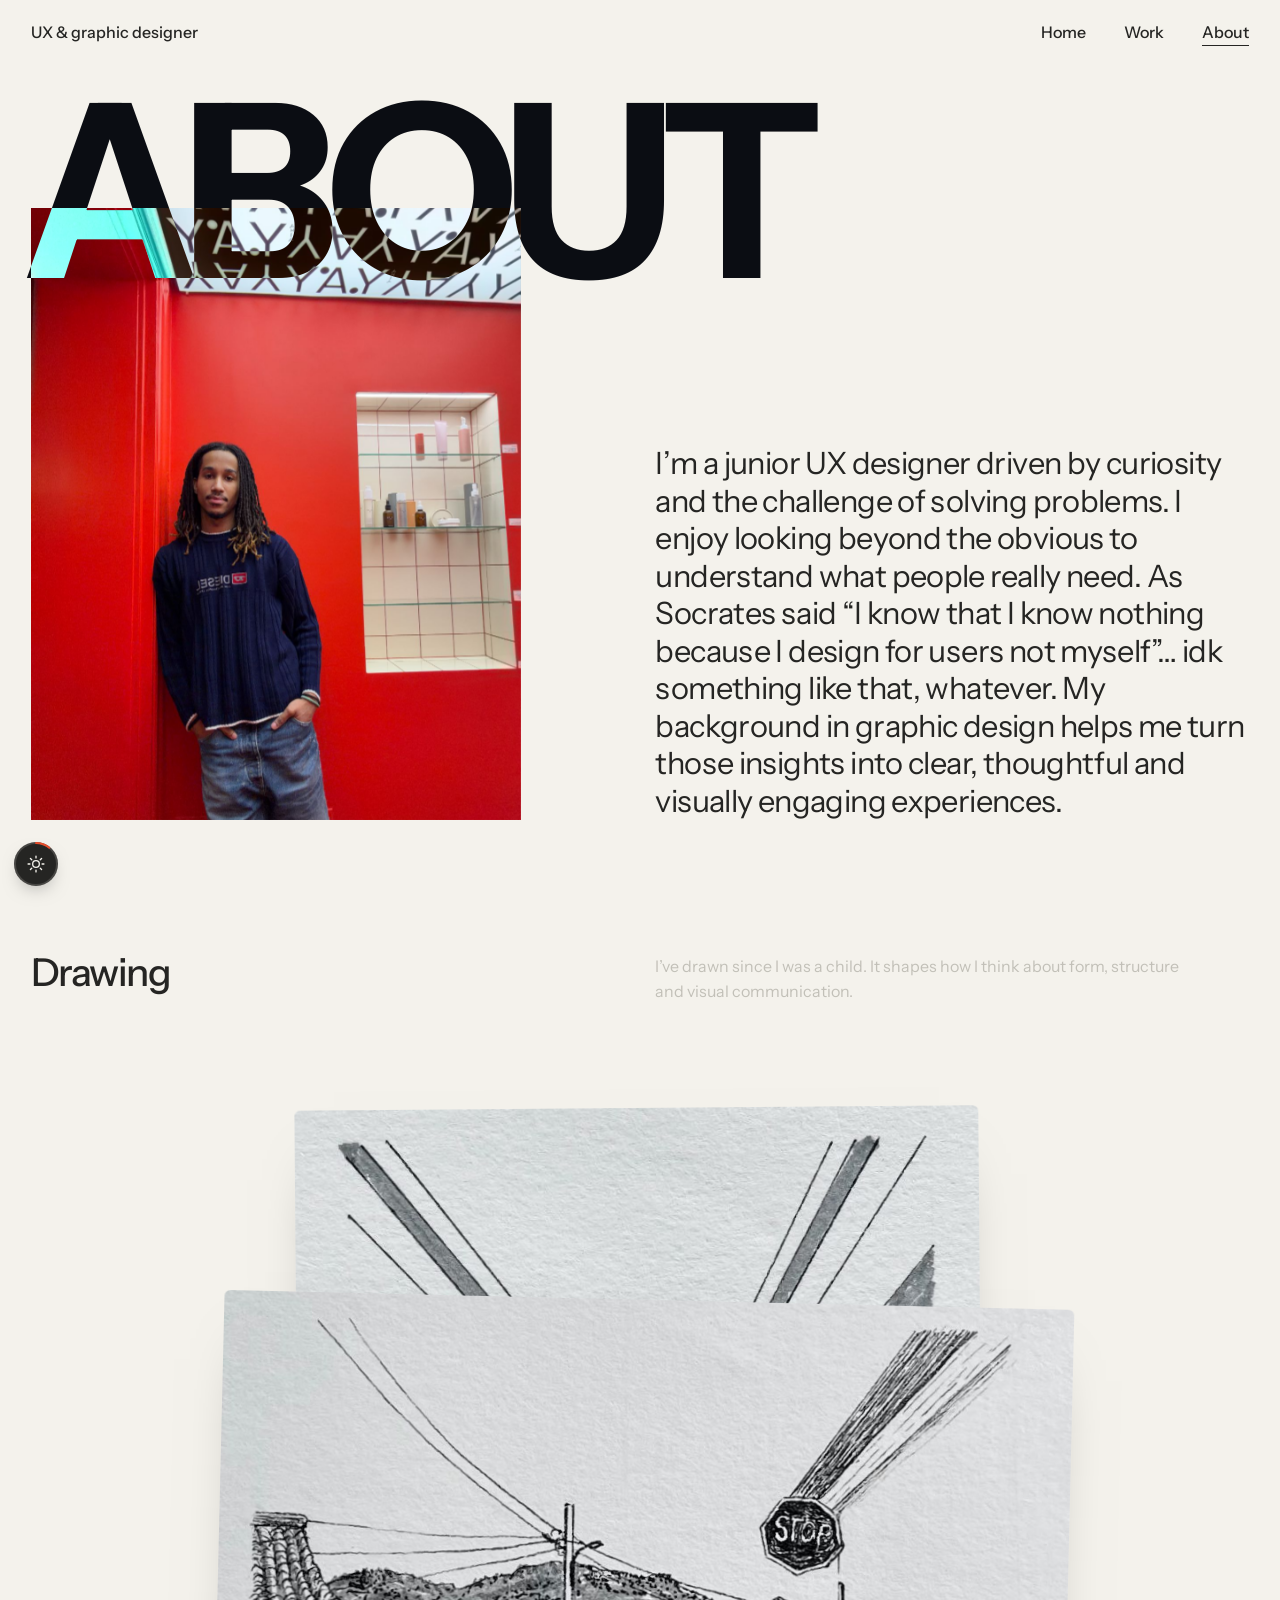
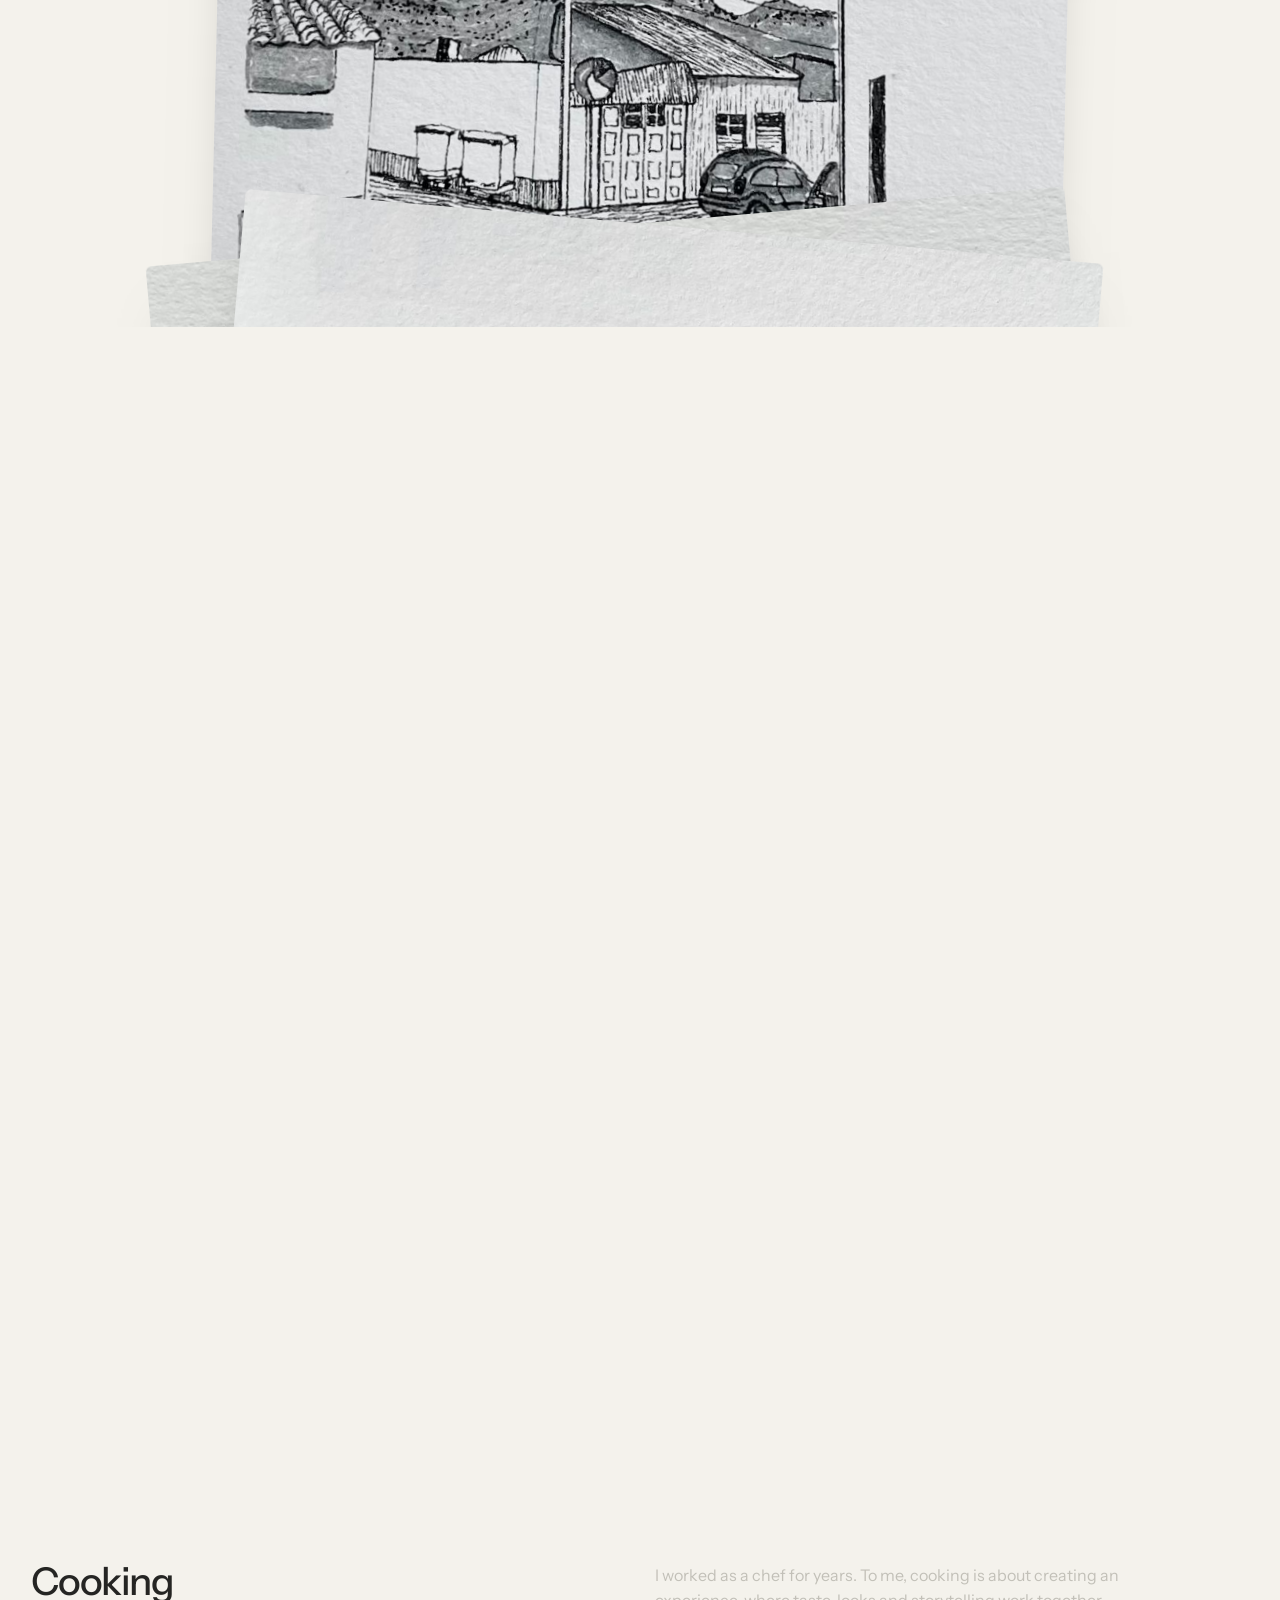
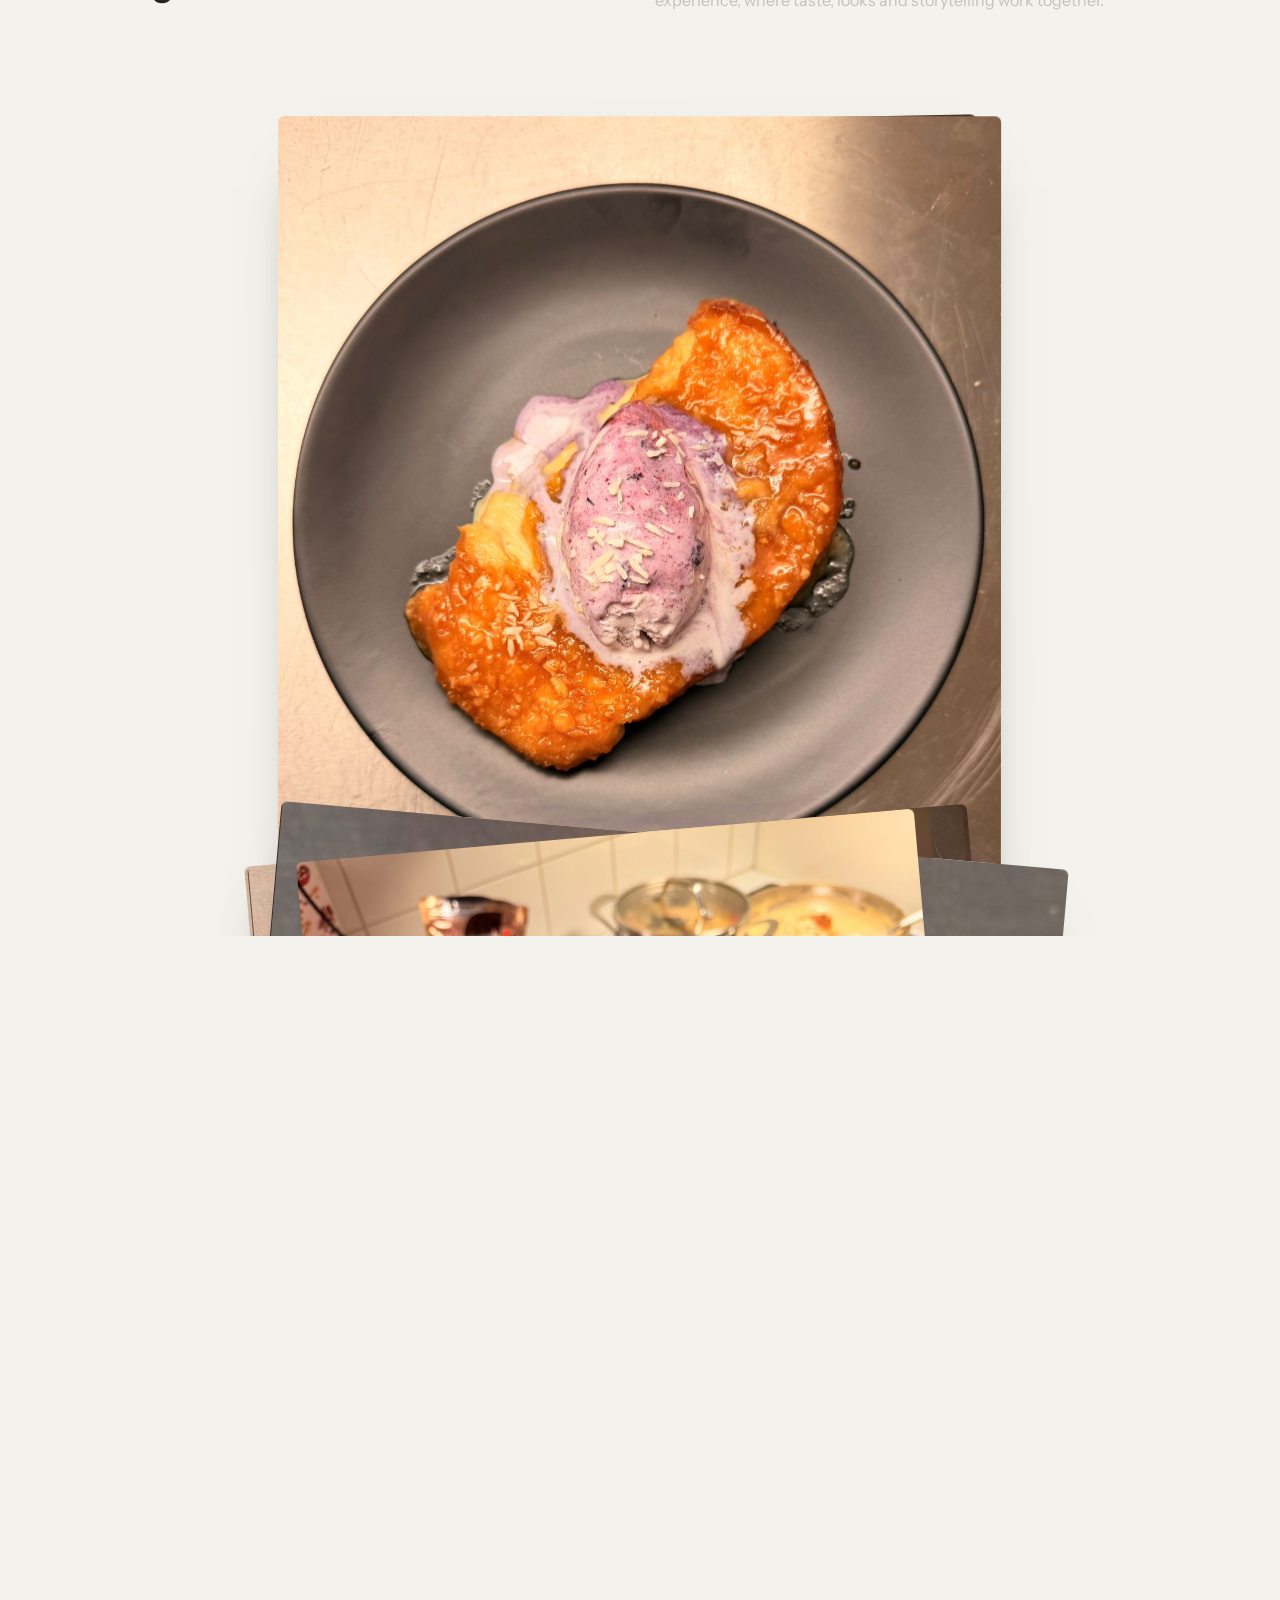
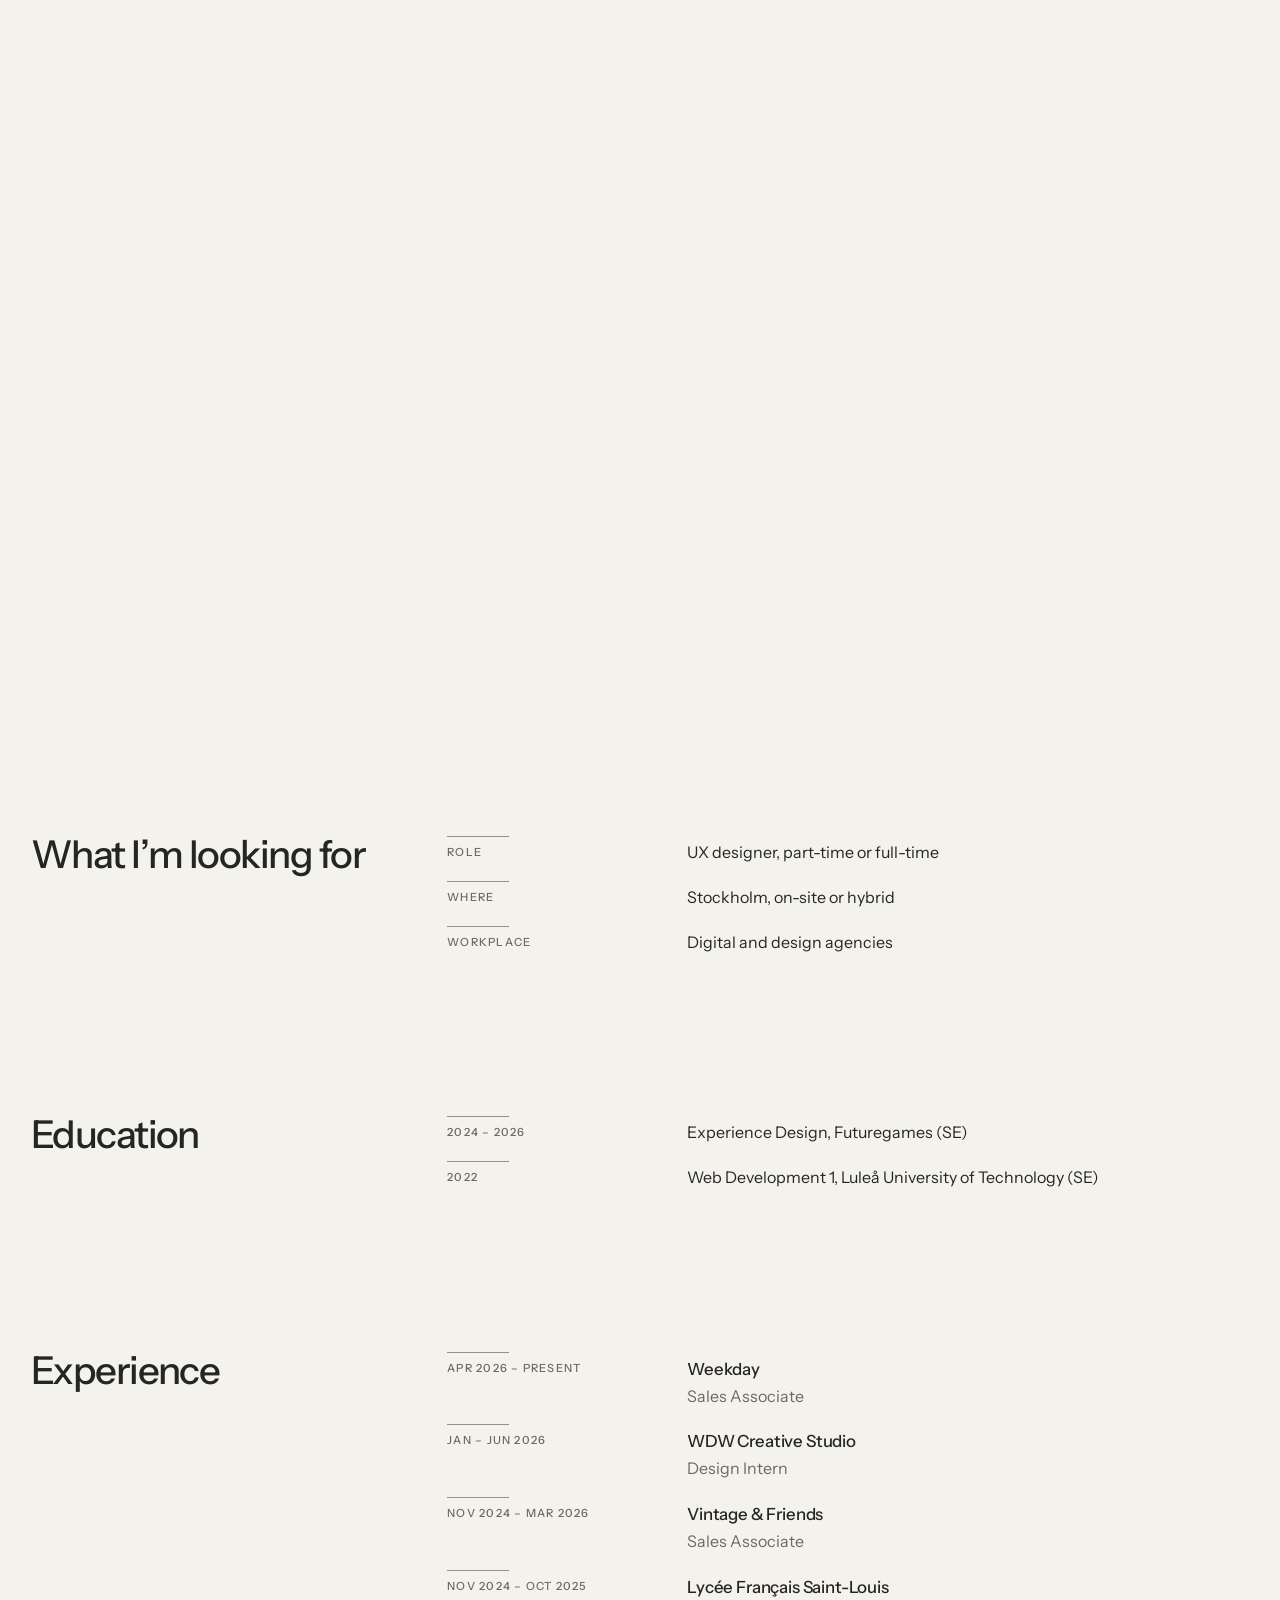
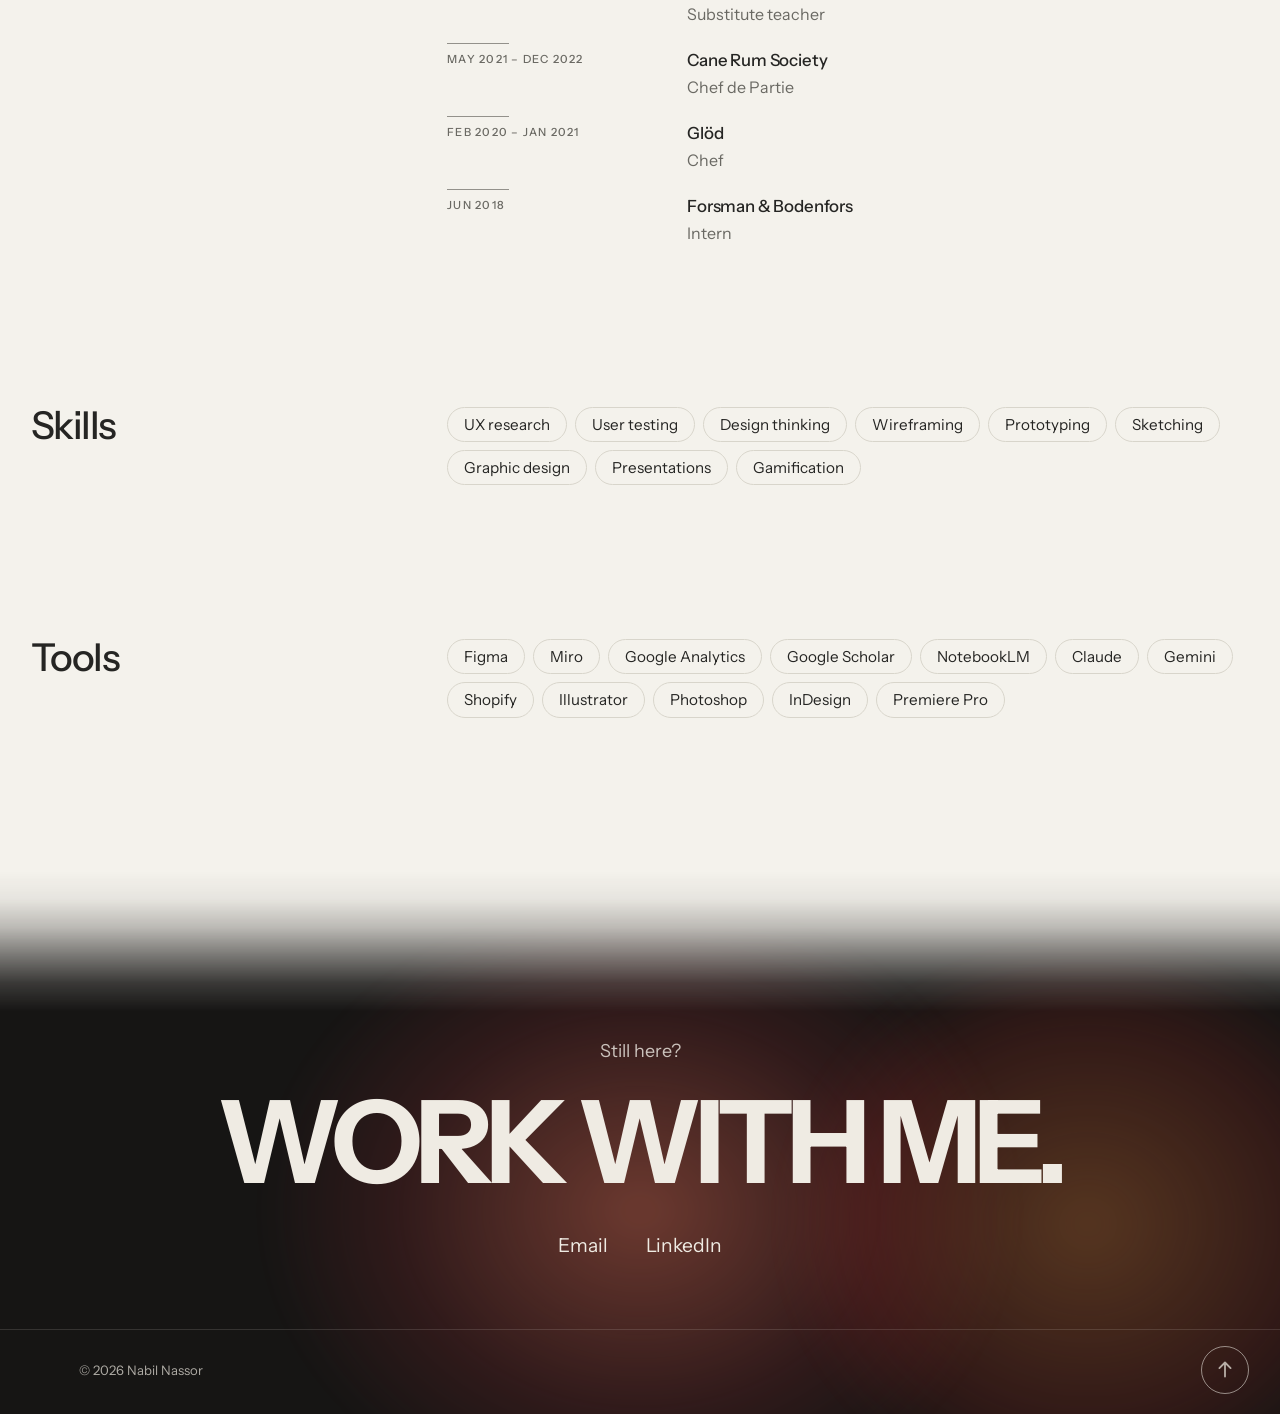
==== commit 1b63a6a7: "Add files via upload" ====
--- a/about.html
+++ b/about.html
@@ -15,15 +15,47 @@
 <a class="skip" href="#main">Skip to content</a>
 <header class="top g">
   <a class="roll" id="roll" href="index.html" aria-label="Nabil Nassor, UX and graphic designer. Home"><span class="roll-in" aria-hidden="true"><span>Nabil Nassor</span><span>UX &amp; graphic designer</span><span>Nabil Nassor</span></span></a>
-  <nav aria-label="Primary"><a href="work.html">Work</a><a href="about.html" aria-current="page">About</a></nav>
+  <nav aria-label="Primary"><a href="index.html">Home</a><a href="work.html">Work</a><a href="about.html" aria-current="page">About</a></nav>
 </header>
 
 <main id="main">
-  <section class="hero g" aria-labelledby="t">
+  <section class="hero g about-top" aria-labelledby="t">
     <h1 class="mega" id="t"><span class="l"><span>About</span></span></h1>
     <div class="about-hero">
       <figure class="portrait rv" id="portrait"><img src="img/portrait.jpg" width="1106" height="1400" alt="Nabil Nassor leaning against a red wall, hands in pockets, in a navy knit sweater"></figure>
       <p class="lead rv" style="--d:.15s">I’m a junior UX designer driven by curiosity and the challenge of solving problems. I enjoy looking beyond the obvious to understand what people really need. As Socrates said “I&nbsp;know that I know nothing because I design for users not myself”… idk something like that, whatever. My background in graphic design helps me turn those insights into clear, thoughtful and visually engaging experiences.</p>
+    </div>
+  </section>
+
+
+  <section class="g" aria-labelledby="dr">
+    <div class="sec-head">
+      <h2 id="dr" class="rv">Drawing</h2>
+      <p class="rv">I’ve drawn since I was a child. It shapes how I think about form, structure and visual communication.</p>
+    </div>
+    <div class="pile pinstack" style="--n:4"><div class="pin-stage">
+      <figure class="pc"><img src="img/draw-bathroom.jpg" width="788" height="916" decoding="async" alt="Ink and marker drawing of a small tiled bathroom with a sink and a skylight above"></figure>
+      <figure class="pc"><img src="img/draw-stop.jpg" width="1084" height="1030" decoding="async" alt="Ink drawing of a village street with a stop sign, parked cars and hills behind"></figure>
+      <figure class="pc"><img src="img/draw-street.jpg" width="1096" height="960" decoding="async" alt="Ink drawing of a narrow street with low houses, tiled roofs and a long shadow"></figure>
+      <figure class="pc"><img src="img/draw-house.jpg" width="1160" height="1088" decoding="async" alt="Pen drawing of two wooden houses and trees sitting on the back of a fish"></figure>    </div>
+    </div>
+  </section>
+
+  <section class="g" aria-labelledby="ck">
+    <div class="sec-head">
+      <h2 id="ck" class="rv">Cooking</h2>
+      <p class="rv">I worked as a chef for years. To me, cooking is about creating an experience, where taste, looks and storytelling work together.</p>
+    </div>
+    <div class="pile pinstack" style="--n:9"><div class="pin-stage">
+      <figure class="pc"><img src="img/food-plum.jpg" width="1214" height="1376" decoding="async" alt="Sliced plum with cured fish, purple oxalis leaves and green sauce on a white plate"></figure>
+      <figure class="pc"><img src="img/food-dessert.jpg" width="1214" height="1356" decoding="async" alt="Caramelised pastry with a scoop of blueberry ice cream on a grey plate"></figure>
+      <figure class="pc"><img src="img/food-fish-lemon.jpg" width="1216" height="1356" decoding="async" alt="Seared white fish with a lemon slice and kale in a yellow butter sauce"></figure>
+      <figure class="pc"><img src="img/food-plum-close.jpg" width="1071" height="1400" decoding="async" alt="Close-up of plum slices with fish, oxalis leaf and drops of olive oil"></figure>
+      <figure class="pc"><img src="img/food-burrata.jpg" width="1216" height="1370" decoding="async" alt="Burrata with grilled peach halves and thin slices of ham"></figure>
+      <figure class="pc"><img src="img/food-pho.jpg" width="1120" height="1400" decoding="async" alt="Bowl of chicken noodle soup with basil, chili and lime, and greens on the side"></figure>
+      <figure class="pc"><img src="img/food-fish-herb.jpg" width="1126" height="1400" decoding="async" alt="Poached fish in a herb sauce with dill, pickled onion and a lemon slice"></figure>
+      <figure class="pc"><img src="img/food-dumplings.jpg" width="1140" height="1166" decoding="async" alt="Pan-fried dumplings with spring onion and a small bowl of chili oil"></figure>
+      <figure class="pc"><img src="img/food-chicken.jpg" width="1075" height="1400" decoding="async" alt="Crisp-skinned chicken on rice with a creamy caper sauce, pots on the stove behind"></figure>    </div>
     </div>
   </section>
 
@@ -89,38 +121,6 @@
       <li class="rv" style="--d:0.45s">Premiere Pro</li>
     </ul>
   </section>
-
-
-  <section class="g" aria-labelledby="dr">
-    <div class="sec-head">
-      <h2 id="dr" class="rv">Drawing</h2>
-      <p class="rv">I’ve drawn since I was a child. It shapes how I think about form, structure and visual communication.</p>
-    </div>
-    <div class="pile pinstack" style="--n:4"><div class="pin-stage">
-      <figure class="pc"><img src="img/draw-bathroom.jpg" width="788" height="916" decoding="async" alt="Ink and marker drawing of a small tiled bathroom with a sink and a skylight above"></figure>
-      <figure class="pc"><img src="img/draw-stop.jpg" width="1084" height="1030" decoding="async" alt="Ink drawing of a village street with a stop sign, parked cars and hills behind"></figure>
-      <figure class="pc"><img src="img/draw-street.jpg" width="1096" height="960" decoding="async" alt="Ink drawing of a narrow street with low houses, tiled roofs and a long shadow"></figure>
-      <figure class="pc"><img src="img/draw-house.jpg" width="1160" height="1088" decoding="async" alt="Pen drawing of two wooden houses and trees sitting on the back of a fish"></figure>    </div>
-    </div>
-  </section>
-
-  <section class="g" aria-labelledby="ck">
-    <div class="sec-head">
-      <h2 id="ck" class="rv">Cooking</h2>
-      <p class="rv">I worked as a chef for years. To me, cooking is about creating an experience, where taste, looks and storytelling work together.</p>
-    </div>
-    <div class="pile pinstack" style="--n:9"><div class="pin-stage">
-      <figure class="pc"><img src="img/food-plum.jpg" width="1214" height="1376" decoding="async" alt="Sliced plum with cured fish, purple oxalis leaves and green sauce on a white plate"></figure>
-      <figure class="pc"><img src="img/food-dessert.jpg" width="1214" height="1356" decoding="async" alt="Caramelised pastry with a scoop of blueberry ice cream on a grey plate"></figure>
-      <figure class="pc"><img src="img/food-fish-lemon.jpg" width="1216" height="1356" decoding="async" alt="Seared white fish with a lemon slice and kale in a yellow butter sauce"></figure>
-      <figure class="pc"><img src="img/food-plum-close.jpg" width="1071" height="1400" decoding="async" alt="Close-up of plum slices with fish, oxalis leaf and drops of olive oil"></figure>
-      <figure class="pc"><img src="img/food-burrata.jpg" width="1216" height="1370" decoding="async" alt="Burrata with grilled peach halves and thin slices of ham"></figure>
-      <figure class="pc"><img src="img/food-pho.jpg" width="1120" height="1400" decoding="async" alt="Bowl of chicken noodle soup with basil, chili and lime, and greens on the side"></figure>
-      <figure class="pc"><img src="img/food-fish-herb.jpg" width="1126" height="1400" decoding="async" alt="Poached fish in a herb sauce with dill, pickled onion and a lemon slice"></figure>
-      <figure class="pc"><img src="img/food-dumplings.jpg" width="1140" height="1166" decoding="async" alt="Pan-fried dumplings with spring onion and a small bowl of chili oil"></figure>
-      <figure class="pc"><img src="img/food-chicken.jpg" width="1075" height="1400" decoding="async" alt="Crisp-skinned chicken on rice with a creamy caper sauce, pots on the stove behind"></figure>    </div>
-    </div>
-  </section>
 </main>
 
 <footer class="site-foot" id="contact">
@@ -131,10 +131,11 @@
   </div>
   <div class="g sf-bot">
     <span>© 2026 Nabil Nassor</span>
-    <a href="#top" class="sf-up" id="sfUp">Back to top <svg viewBox="0 0 10 12" width="9" height="11" aria-hidden="true"><path d="M5 11V1M1 5l4-4 4 4" fill="none" stroke="currentColor" stroke-width="1.3" stroke-linecap="round" stroke-linejoin="round"/></svg></a>
+    <a href="#top" class="sf-up" id="sfUp" aria-label="Back to top" title="Back to top">Back to top <svg viewBox="0 0 10 12" width="9" height="11" aria-hidden="true"><path d="M5 11V1M1 5l4-4 4 4" fill="none" stroke="currentColor" stroke-width="1.3" stroke-linecap="round" stroke-linejoin="round"/></svg></a>
   </div>
 </footer>
 <script src="main.js"></script>
+<script src="progress.js"></script>
 <script src="contact.js"></script>
 <script src="pin.js"></script>
 </body>
--- a/style.css
+++ b/style.css
@@ -391,7 +391,7 @@
 .cases{--top:calc(64px + env(safe-area-inset-top,0px) + 8px);position:relative;margin-inline:calc(-1*var(--gutter) + 8px)}
 .case{position:sticky;top:var(--top);height:calc(100svh - var(--top) - 12px);margin-bottom:12px;--e:1;--cv:0}
 .case-in{position:relative;display:block;height:100%;border-radius:14px;overflow:hidden;color:#fff;text-decoration:none;background:#1c1b19;
-  transform:scale(calc(1 - var(--cv)*.07)) translateY(calc(var(--cv)*-2%));transform-origin:50% 0;will-change:transform}
+  transform:none}
 .case-in::after{content:"";position:absolute;inset:0;background:#000;opacity:calc(var(--cv)*.55);pointer-events:none;z-index:4}
 .case-in img{position:absolute;inset:-6% 0;width:100%;height:112%;object-fit:cover;
   transform:translate3d(0,calc((1 - var(--e))*5%),0) scale(calc(1.14 - var(--e)*.12));will-change:transform}
@@ -665,3 +665,129 @@
   .site-foot.nav-in .sf-nav>*:nth-child(3){transition-delay:.12s}
 }
 @media (prefers-reduced-motion:reduce){.sf-nav>*{opacity:1!important;transform:none!important;transition:none}}
+
+/* no separate footer menu: the bottom bar stays visible everywhere */
+.sf-nav{display:none!important}
+@media (max-width:820px){.site-foot .sf-bot{padding-bottom:calc(76px + env(safe-area-inset-bottom,0px))}}
+/* compact footer + clear back-to-top */
+.sf-clean{padding-block:clamp(64px,8vw,120px) clamp(40px,5vw,72px)}
+.sf-big{margin-top:clamp(14px,2vw,28px);font-size:clamp(2.6rem,9vw,11rem)}
+.sf-links{margin-top:clamp(20px,2.6vw,36px)}
+.sf-bot{padding-block:16px 20px}
+.sf-up{gap:10px;min-height:48px;padding:0 22px;border:1.5px solid rgba(239,235,227,.55);border-radius:999px;font-size:1.05rem;font-weight:500;color:#efebe3;transition:background .3s var(--ease),color .3s var(--ease),border-color .3s var(--ease)}
+.sf-up svg{width:13px;height:16px;transition:transform .35s var(--ease)}
+.sf-up:hover,.sf-up:focus-visible{background:#efebe3;color:#161514;border-color:#efebe3}
+.sf-up:hover svg{transform:translateY(-3px)}
+@media (max-width:820px){
+  .sf-clean{padding-block:64px 40px}
+  .sf-big{font-size:clamp(2.2rem,11vw,3.6rem)}
+  .sf-bot{flex-direction:column-reverse;align-items:stretch;text-align:center;gap:14px;padding-top:18px}
+  .sf-up{justify-content:center;min-height:52px;font-size:1.1rem}
+}
+@media (min-width:821px){.sf-bot>span{padding-left:48px}}
+/* round back-to-top: icon only, label kept for screen readers */
+.sf-up,.sf-up:hover,.sf-up:focus-visible{justify-content:center;gap:0;width:48px;height:48px;min-height:0;padding:0;border-radius:50%;font-size:0;line-height:0}
+.sf-up svg{width:14px;height:17px}
+@media (max-width:820px){
+  .sf-bot{flex-direction:row;align-items:center;text-align:left;gap:12px}
+  .sf-up{min-height:0;font-size:0}
+}
+/* shorter selected-work cards */
+.case{height:min(calc(100svh - var(--top) - 12px),max(420px,76svh))}
+@media (max-width:820px){.case{height:max(380px,64svh)}}
+/* phones: name and photo sit higher so the scroll arrow shows above the menu bar */
+@media (max-width:820px) and (max-aspect-ratio:1/1){
+  .mega.hero-name{top:0}
+  .hero-photo{top:44%;height:59%}
+  .scroll-cue{bottom:calc(146px + env(safe-area-inset-top,0px) + env(safe-area-inset-bottom,0px))}
+}
+/* pages-explored border, drawn on the edge of the menu */
+.mprog{position:absolute;left:0;top:0;pointer-events:none;overflow:visible;z-index:3}
+.mprog path{fill:none;stroke-width:2}
+.mprog-track{stroke:color-mix(in srgb,var(--paper) 16%,transparent)}
+.mnav.on-dark .mprog-track{stroke:rgba(37,37,35,.14)}
+.mprog-bar{stroke:var(--pc,#e26c56);stroke-linecap:round;transition:opacity .4s ease}
+.mnav.mprog-cheer{animation:mpcheer 1.6s var(--ease)}
+@keyframes mpcheer{0%{box-shadow:0 0 0 0 hsl(146 52% 44% / .55)}100%{box-shadow:0 0 0 16px hsl(146 52% 44% / 0)}}
+@media (min-width:821px){.mnav.mprog-cheer{border-radius:50%}}
+.mprog-shine{stroke:#fff;stroke-width:2;stroke-linecap:round;opacity:0;filter:drop-shadow(0 0 4px rgba(255,255,255,.9))}
+.mprog-confetti{position:fixed;inset:0;pointer-events:none;z-index:270;overflow:hidden}
+.mprog-confetti i{position:absolute;display:block}
+.mprog-confetti .dot{width:9px;height:9px;border-radius:50%}
+.mprog-confetti .bit{width:5px;height:14px;border-radius:2px}
+.mprog-confetti .ring{width:11px;height:11px;border-radius:50%;border:2.5px solid;box-sizing:border-box}
+.mnav.mprog-gone .mprog{opacity:0}
+.mnav.mprog-fade .mprog{transition:opacity 1s ease}
+.mprog-sr{position:absolute;width:1px;height:1px;overflow:hidden;clip-path:inset(50%);white-space:nowrap}
+@media (prefers-reduced-motion:reduce){.mprog-bar{transition:none}.mnav.mprog-cheer{animation:none}}
+/* footer glow: two warm lights that wander over the whole footer, up to "Still here?" */
+.site-foot::before{left:50%;bottom:-45%;width:85%;height:165%;border-radius:50%;background:radial-gradient(50% 50% at 50% 50%,rgba(226,108,86,.5),rgba(150,46,52,.24) 45%,rgba(22,21,20,0) 70%);filter:blur(12px);animation:sfdrift 7s ease-in-out infinite alternate}
+.site-foot::after{content:"";position:absolute;z-index:-1;left:50%;bottom:-40%;width:70%;height:150%;border-radius:50%;background:radial-gradient(50% 50% at 50% 50%,rgba(232,128,60,.36),rgba(229,51,42,.15) 50%,rgba(22,21,20,0) 70%);filter:blur(14px);opacity:var(--glow,.85);animation:sfdrift2 9s ease-in-out infinite alternate;pointer-events:none}
+@keyframes sfdrift{
+  0%{transform:translateX(-50%) translate(-38%,12%) scale(.95)}
+  35%{transform:translateX(-50%) translate(-5%,-10%) scale(1.1,1.05)}
+  70%{transform:translateX(-50%) translate(28%,4%) scale(1,1.12)}
+  100%{transform:translateX(-50%) translate(40%,-6%) scale(1.05)}
+}
+@keyframes sfdrift2{
+  0%{transform:translateX(-50%) translate(45%,-8%) scale(1)}
+  40%{transform:translateX(-50%) translate(5%,10%) scale(1.15)}
+  75%{transform:translateX(-50%) translate(-30%,-12%) scale(.95,1.1)}
+  100%{transform:translateX(-50%) translate(-48%,6%) scale(1.05)}
+}
+@media (max-width:820px){.site-foot::before{width:150%;height:150%;bottom:-18%}.site-foot::after{width:130%;height:140%;bottom:-12%}}
+@media (prefers-reduced-motion:reduce){.site-foot::before,.site-foot::after{animation:none}}
+.sf-still{color:rgba(239,235,227,.8)}
+/* footer fades in from the page instead of starting with a hard line */
+.site-foot{--sf-mask:linear-gradient(to bottom,transparent 0,rgba(0,0,0,.06) calc(var(--sf-fade,140px)*.2),rgba(0,0,0,.25) calc(var(--sf-fade,140px)*.4),rgba(0,0,0,.55) calc(var(--sf-fade,140px)*.6),rgba(0,0,0,.84) calc(var(--sf-fade,140px)*.8),#000 var(--sf-fade,140px));-webkit-mask-image:var(--sf-mask);mask-image:var(--sf-mask)}
+.sf-clean{padding-top:calc(var(--sf-fade,140px) + clamp(8px,2vw,32px))}
+@media (max-width:820px){.site-foot{--sf-fade:120px}.sf-clean{padding-top:calc(var(--sf-fade) + 12px)}}
+/* project number tabs: each card carries a tab on its top edge, placed left to right.
+   As the cards stack, the tabs line up along the top, and leave together with the cards. */
+.cases{--tab-h:38px;--tab-w:62px;--tab-gap:6px}
+.case{padding-top:var(--tab-h)}
+.case-in{height:100%}
+.case-tab{position:absolute;top:0;left:calc(14px + var(--k,0)*(var(--tab-w) + var(--tab-gap)));width:var(--tab-w);height:var(--tab-h);display:grid;place-items:center;border-radius:9px 9px 0 0;background:var(--ink);color:var(--paper);font-size:.95rem;font-weight:500;letter-spacing:.02em;font-variant-numeric:tabular-nums;z-index:1}
+.case:nth-child(2) .case-tab{--k:1}.case:nth-child(3) .case-tab{--k:2}.case:nth-child(4) .case-tab{--k:3}
+.case-no{display:none}
+@media (max-width:820px){.cases{--tab-h:32px;--tab-w:50px;--tab-gap:5px}.case-tab{font-size:.85rem;border-radius:8px 8px 0 0}}
+.cases{display:flow-root}
+/* tabs grow out of their card: same colour as the card's top edge, curved where they meet it,
+   and they darken together with the card when the next one slides over */
+.case-tab{--tl:calc(24px + var(--k,0)*(var(--tab-w) + var(--tab-gap) + 12px));left:var(--tl);top:auto;bottom:calc(100% - var(--tab-h) - 1px);height:calc(var(--tab-h) + 1px);padding-bottom:1px;background:var(--tc,#1c1b19);color:var(--tt,#fff);border-radius:10px 10px 0 0;
+  filter:brightness(calc(1 - var(--cv)*.35))}
+.case-tab::before,.case-tab::after{content:"";position:absolute;bottom:0;width:10px;height:10px;pointer-events:none}
+.case-tab::before{left:-10px;background:radial-gradient(circle at 0 0,transparent 9.5px,var(--tc,#1c1b19) 10px)}
+.case-tab::after{right:-10px;background:radial-gradient(circle at 100% 0,transparent 9.5px,var(--tc,#1c1b19) 10px)}
+.case:nth-child(1) .case-tab{--tc:#56514a}
+.case:nth-child(2) .case-tab{--tc:#1a0f08}
+.case:nth-child(3) .case-tab{--tc:#ebebeb;--tt:#252523}
+.case:nth-child(4) .case-tab{--tc:#141e1c}
+@media (max-width:820px){
+  .case:nth-child(1) .case-tab{--tc:#504c47}
+  .case:nth-child(2) .case-tab{--tc:#291a0e}
+  .case:nth-child(3) .case-tab{--tc:#d0d0d0}
+  .case-tab{--tl:calc(24px + var(--k,0)*(var(--tab-w) + var(--tab-gap) + 10px))}
+}
+html[data-theme=dark] .case:nth-child(3) .case-tab{--tt:#252523}
+@media (prefers-reduced-motion:reduce){.case-tab{filter:none}}
+/* tighter stack, slightly taller cards */
+.case{margin-bottom:8px;height:min(calc(100svh - var(--top) - 12px),max(440px,82svh))}
+@media (max-width:820px){.case{margin-bottom:6px;height:max(400px,71svh)}}
+/* phones: less empty space under the footer, just enough to clear the menu bar */
+@media (max-width:820px){
+  .site-foot{padding-bottom:0}
+  .site-foot .sf-bot{padding-top:12px;padding-bottom:calc(66px + env(safe-area-inset-bottom,0px))}
+}
+/* about: the photo sits higher, tucked under the big title, which shows through where they overlap */
+.about-top{background:var(--paper);isolation:isolate}
+.about-top .mega{position:relative;z-index:2;color:#fff;mix-blend-mode:difference;pointer-events:none}
+.about-top .about-hero{position:relative;z-index:1;margin-top:calc(clamp(4.2rem,19vw,22rem)*-.4);padding-top:0}
+/* the tab is part of the card itself: the card's picture continues up into the tab,
+   cut out as one folder shape (the outline is drawn by cases.js) */
+.case-in{margin-top:calc(-1*var(--tab-h));height:calc(100% + var(--tab-h));border-radius:0;clip-path:inset(var(--tab-h) 0 0 0 round 14px)}
+.case-txt{top:calc(clamp(22px,3.4vw,52px) + var(--tab-h))}
+.case-light .case-in{box-shadow:none}
+.case-tab,.case:nth-child(n) .case-tab{background:none;z-index:5;pointer-events:none;text-shadow:0 1px 8px rgba(0,0,0,.25)}
+.case-tab::before,.case-tab::after{content:none}
+.case:nth-child(3) .case-tab{text-shadow:none}
